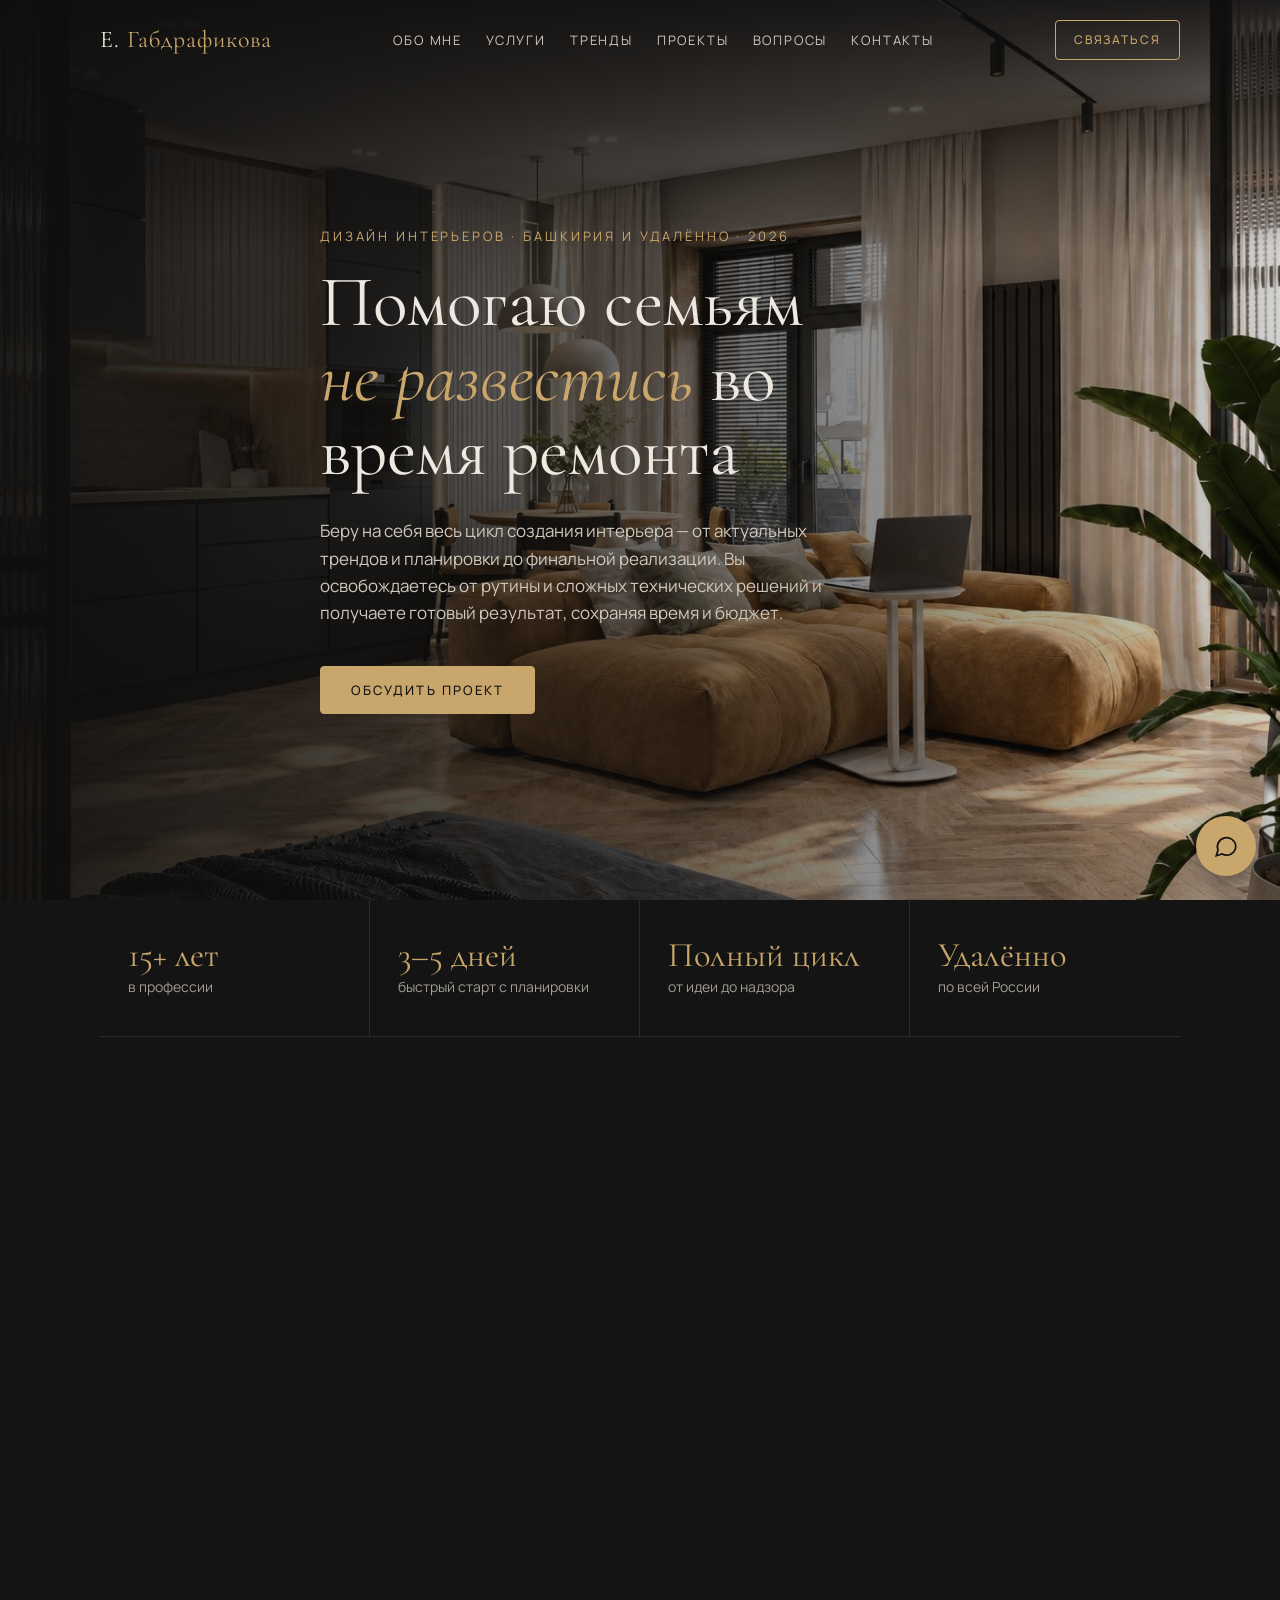
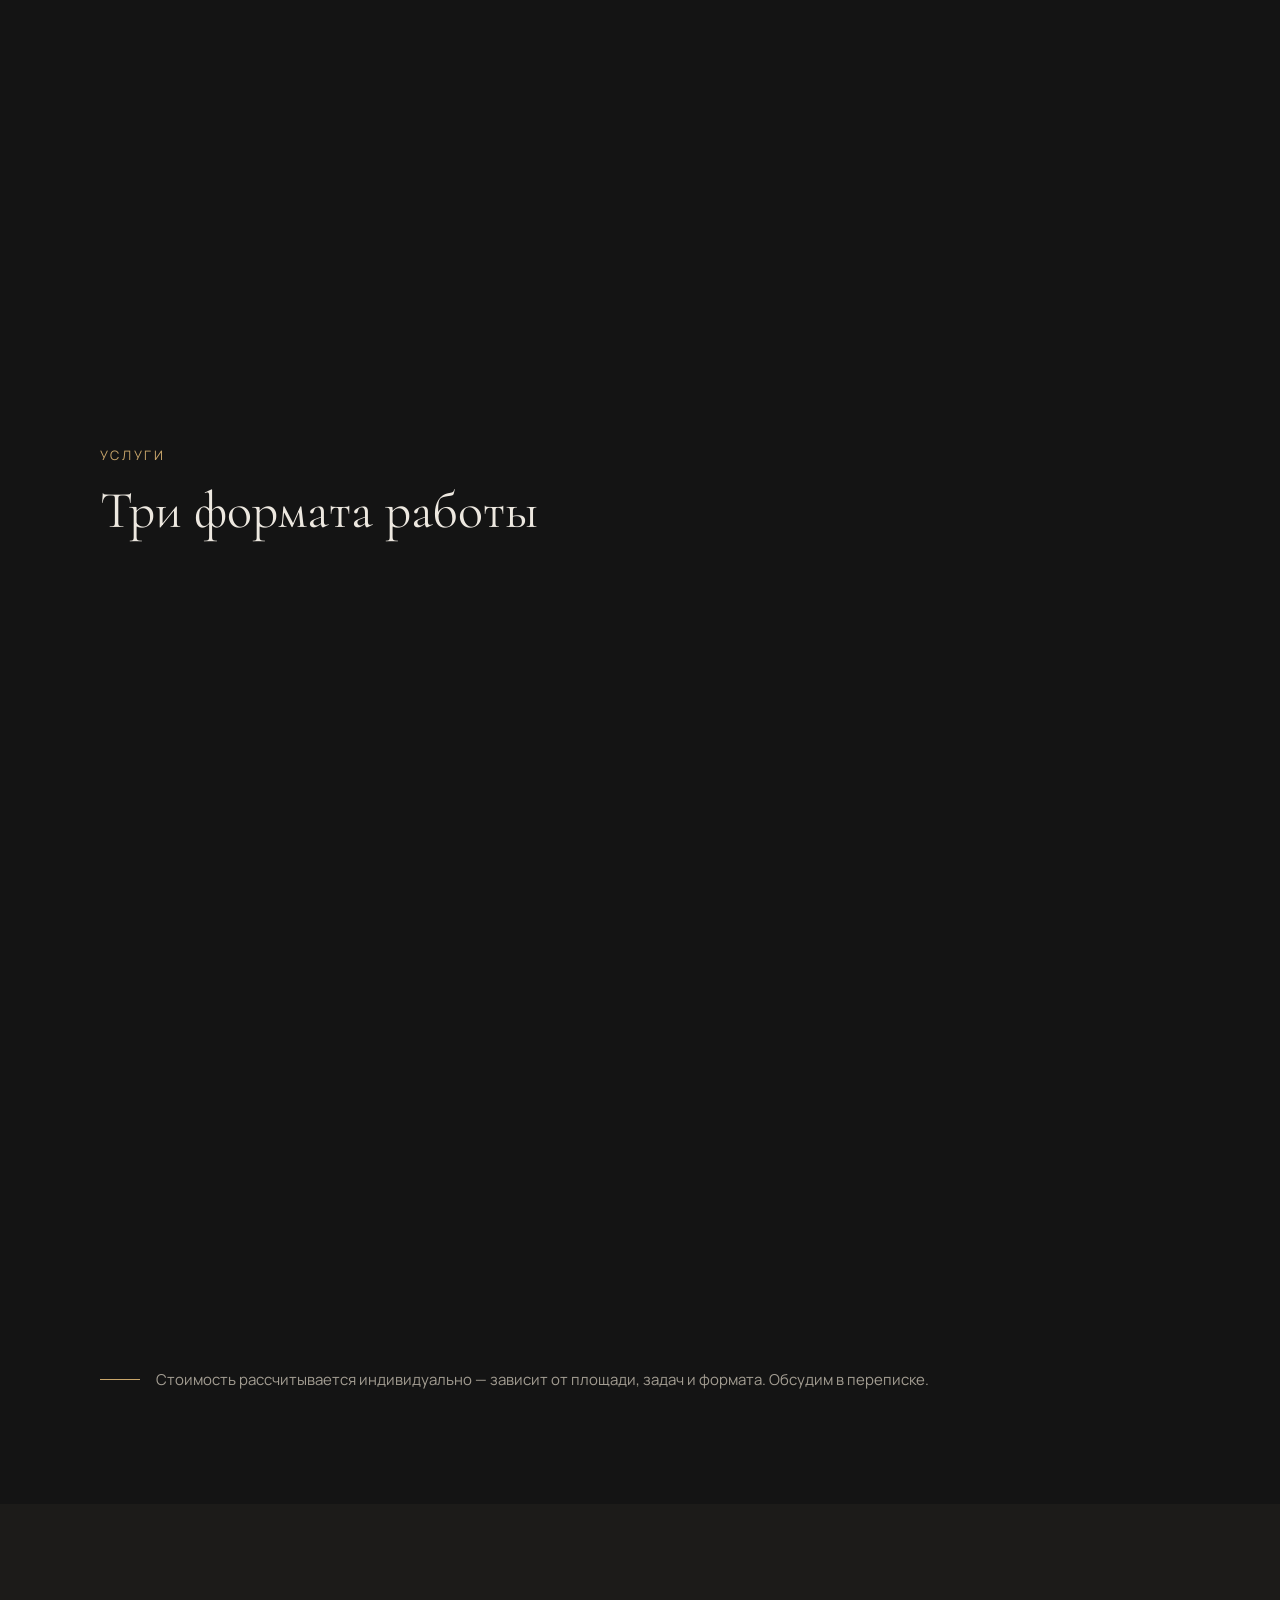
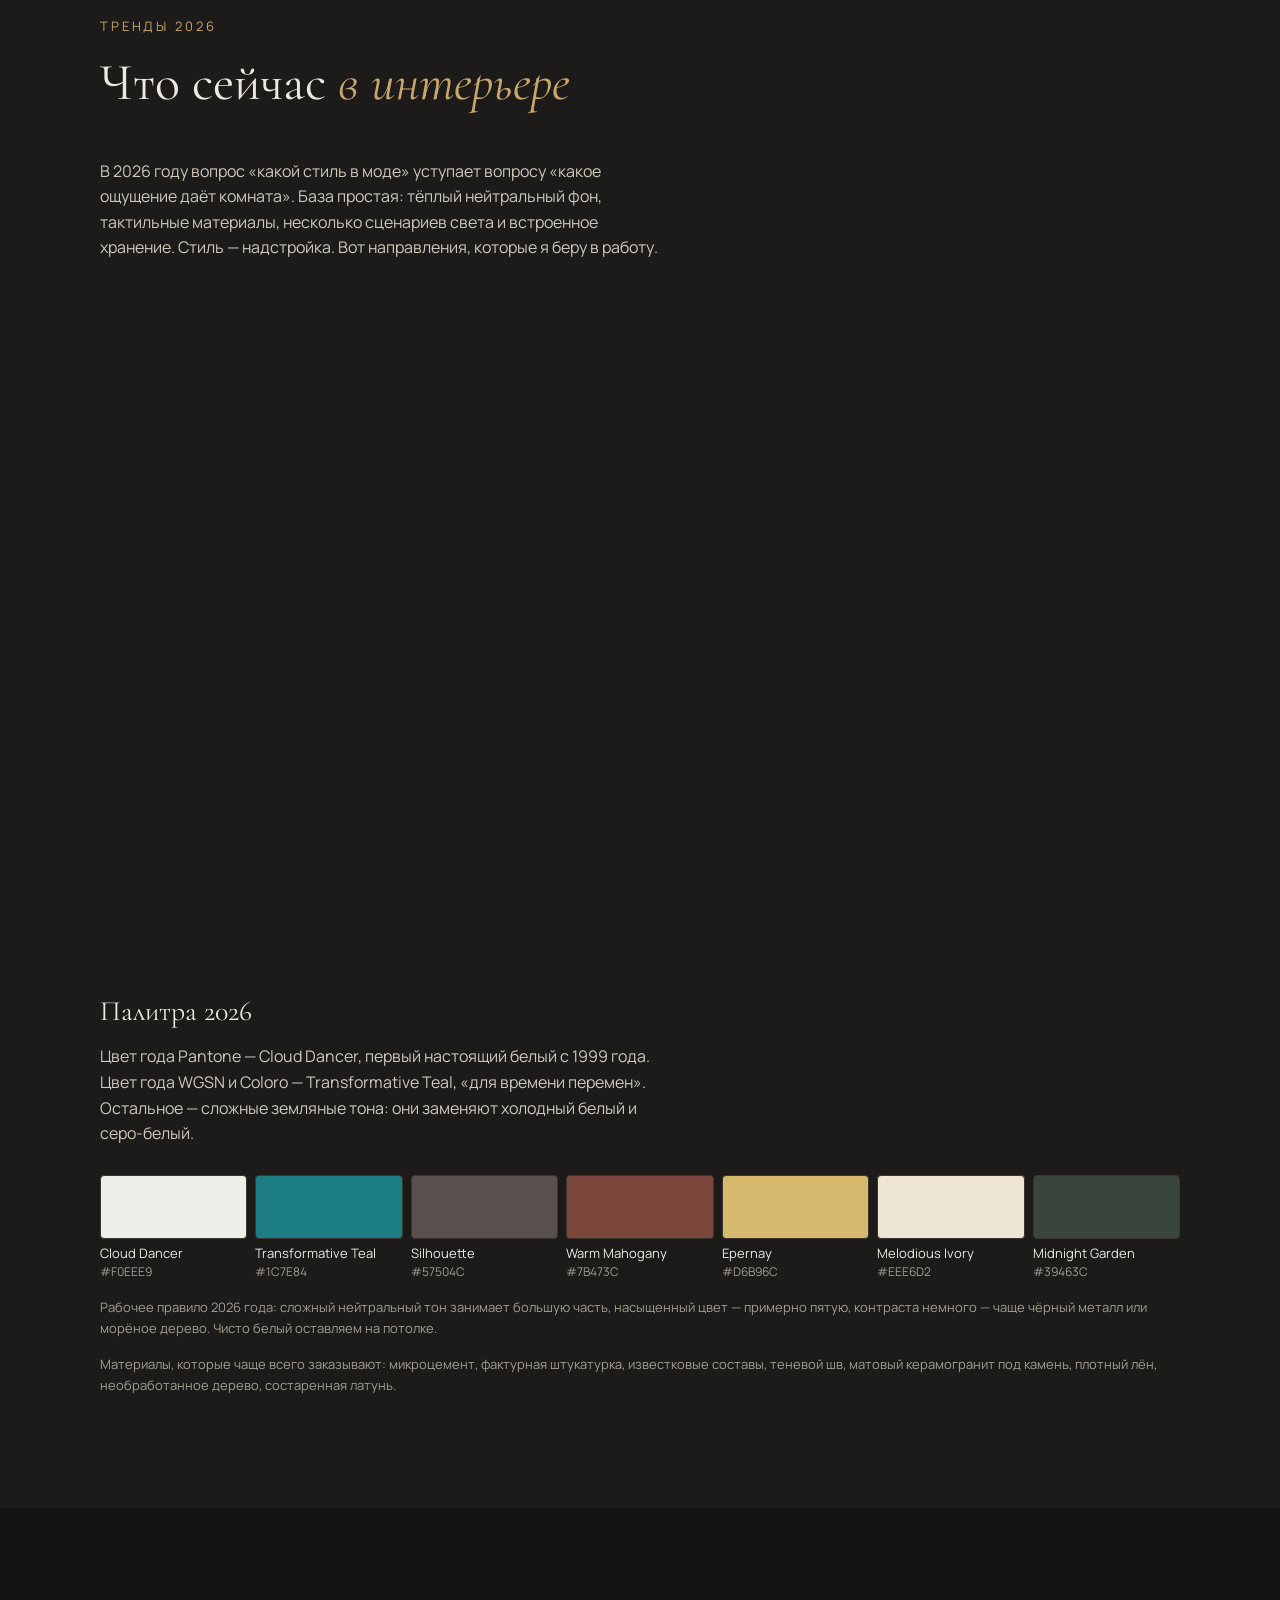
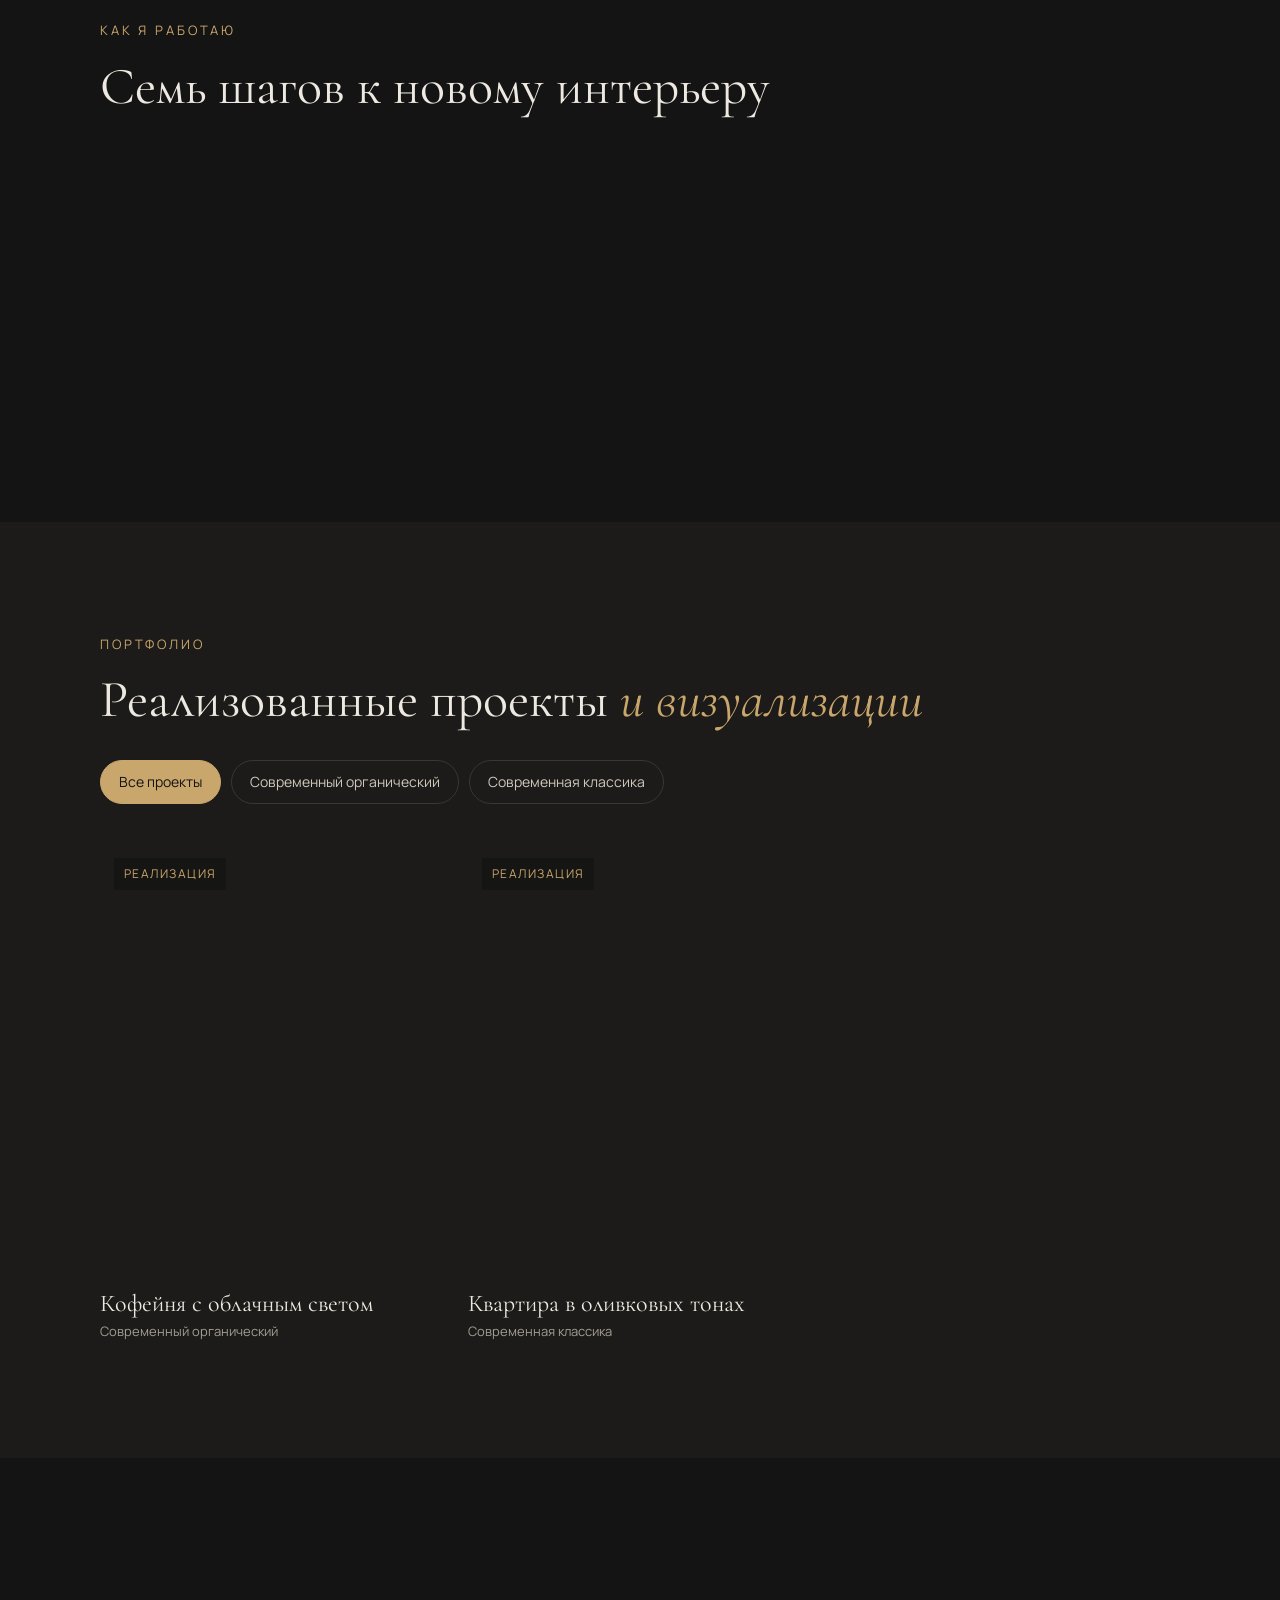
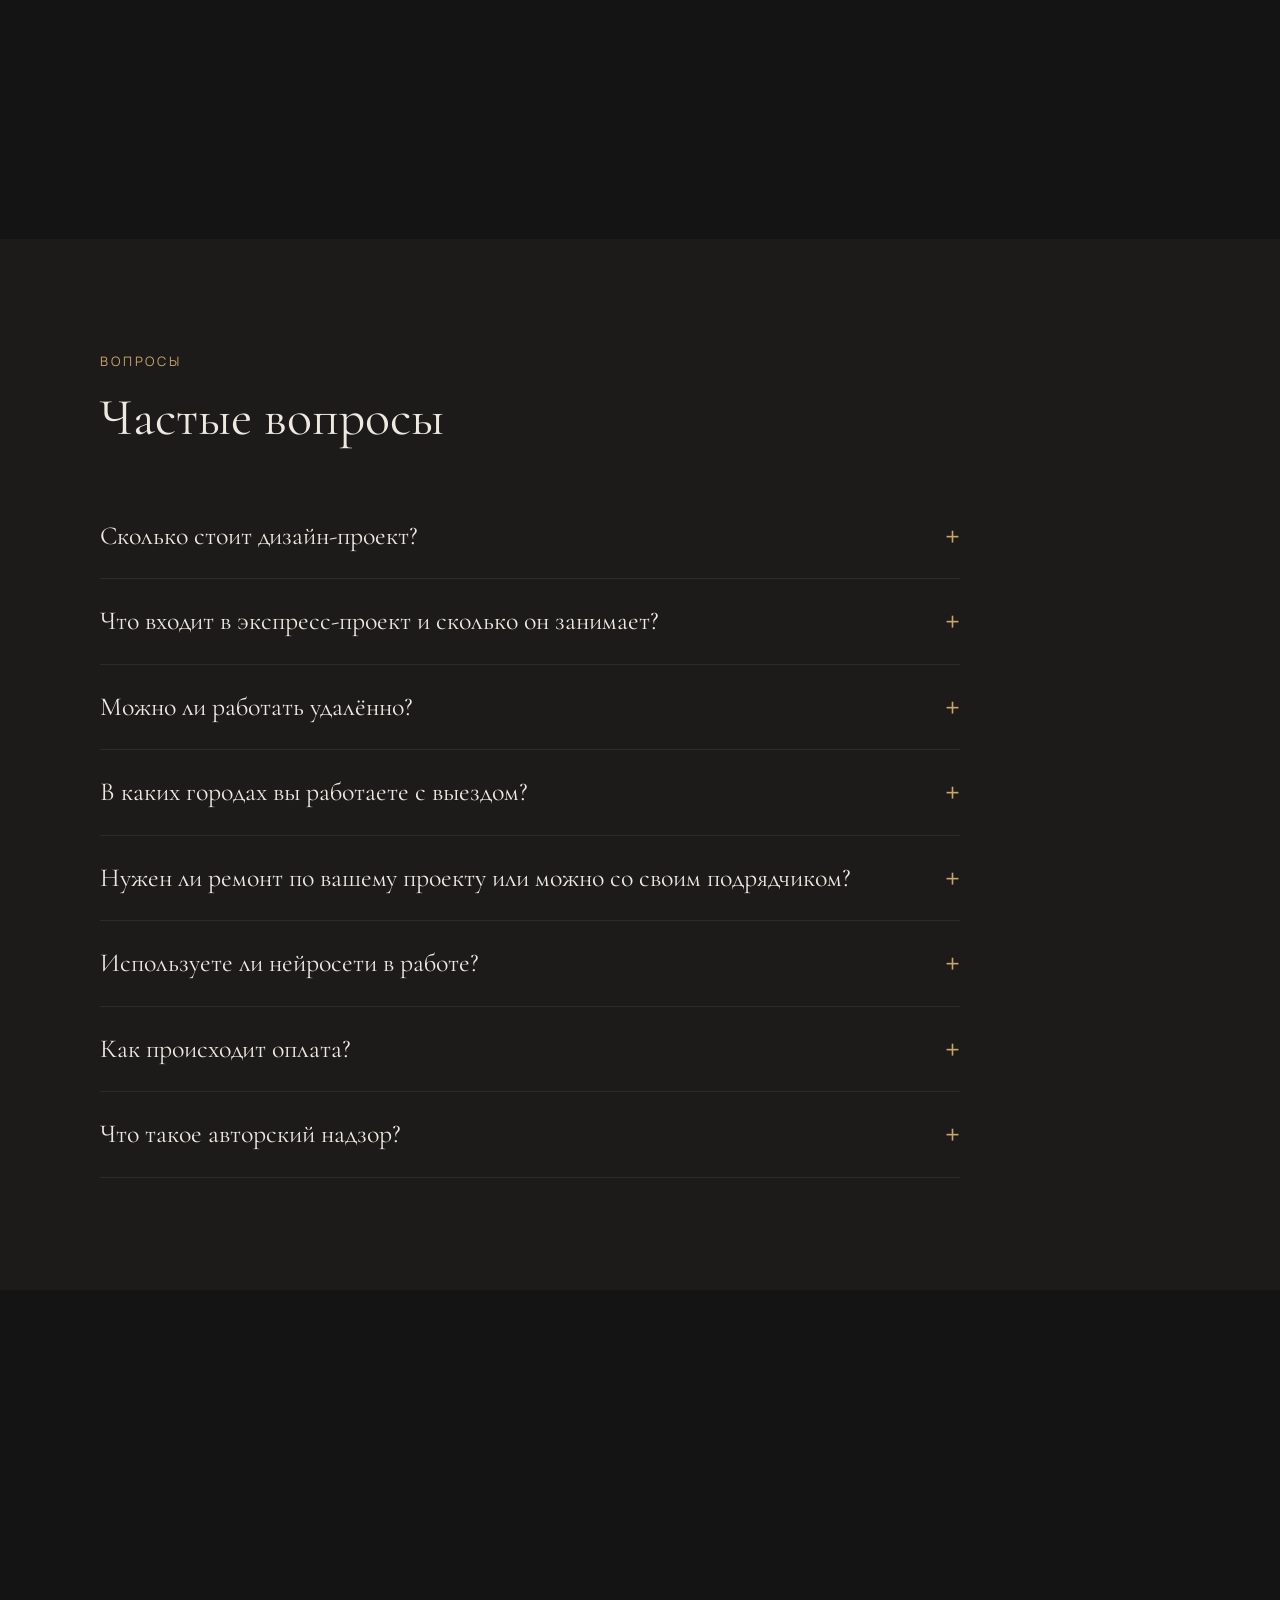
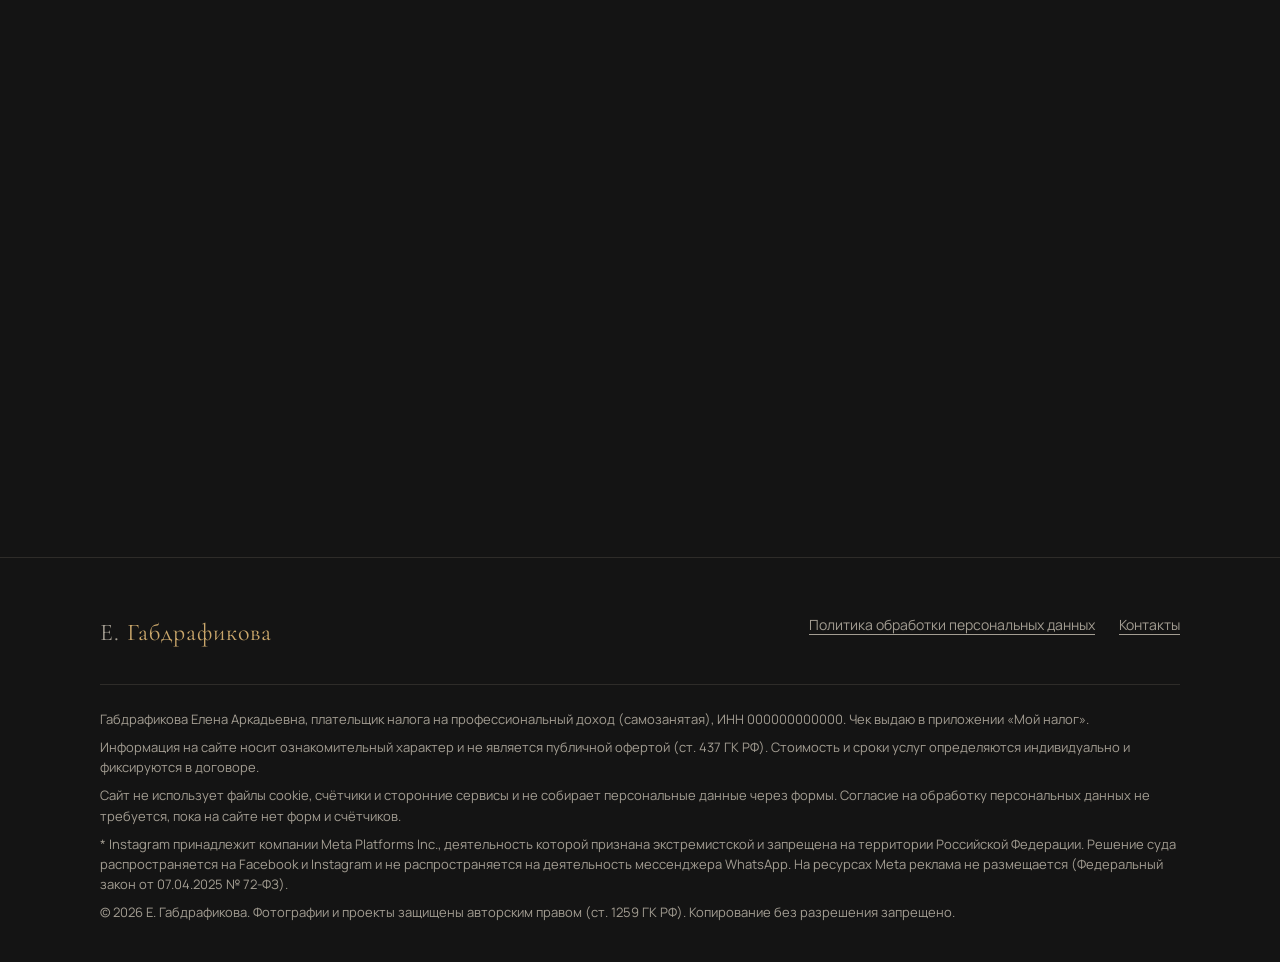
==== index.html @ 751b5eea "Add files via upload" ====
<!doctype html>
<html lang="ru">
<head>
<meta charset="utf-8">
<meta name="viewport" content="width=device-width, initial-scale=1, viewport-fit=cover">
<!-- Безопасность: разрешены только собственные файлы сайта, никаких внешних скриптов, фреймов и форм -->
<meta http-equiv="Content-Security-Policy" content="default-src 'none'; script-src 'self'; style-src 'self'; img-src 'self' data:; media-src 'self'; font-src 'self'; manifest-src 'self'; connect-src 'none'; frame-src 'none'; object-src 'none'; base-uri 'none'; form-action 'none'; upgrade-insecure-requests">
<meta name="referrer" content="strict-origin-when-cross-origin">
<meta name="color-scheme" content="dark">
<title>Елена Габдрафикова — дизайн интерьеров в Башкирии: Туймазы, Уфа, Октябрьский</title>
<meta name="description" content="Дизайнер интерьеров, опыт более 15 лет. Экспресс-планировка за 3–5 дней, дизайн-проект с 3D, рабочие чертежи и авторский надзор. Туймазы, Уфа, Октябрьский и удалённо по России.">
<meta name="robots" content="index, follow, max-image-preview:large">
<meta name="author" content="Габдрафикова Елена Аркадьевна">
<meta name="geo.region" content="RU-BAS">
<meta name="geo.placename" content="Туймазы">
<meta name="geo.position" content="54.50560;53.21100">
<meta name="ICBM" content="54.50560, 53.21100">
<meta name="theme-color" content="#141414">
<!-- ЗАМЕНИТЬ example.ru на свой домен после его покупки (canonical, og, JSON-LD, robots.txt, sitemap.xml) -->
<link rel="canonical" href="https://example.ru/">
<meta property="og:type" content="website">
<meta property="og:locale" content="ru_RU">
<meta property="og:site_name" content="Елена Габдрафикова — дизайн интерьеров">
<meta property="og:url" content="https://example.ru/">
<meta property="og:title" content="Елена Габдрафикова — дизайн интерьеров в Башкирии">
<meta property="og:description" content="Помогаю семьям не развестись во время ремонта. Полный цикл: от идеи до авторского надзора. Работаю с выездом и удалённо.">
<meta property="og:image" content="https://example.ru/assets/img/hero.jpg">
<meta property="og:image:width" content="1404">
<meta property="og:image:height" content="1120">
<meta property="og:image:alt" content="Интерьер, спроектированный Еленой Габдрафиковой">
<meta name="twitter:card" content="summary_large_image">
<meta name="twitter:title" content="Елена Габдрафикова — дизайн интерьеров в Башкирии">
<meta name="twitter:description" content="Экспресс-проект, дизайн-проект с 3D, чертежи и авторский надзор. Туймазы, Уфа, Октябрьский и удалённо по России.">
<meta name="twitter:image" content="https://example.ru/assets/img/hero.jpg">
<meta name="twitter:image:alt" content="Интерьер, спроектированный Еленой Габдрафиковой">
<!-- ЗАМЕНИТЬ: вставьте код подтверждения из Яндекс Вебмастера (meta name="yandex-verification") -->
<link rel="icon" href="assets/img/favicon.svg" type="image/svg+xml">
<link rel="preload" href="assets/fonts/cormorant-garamond-cyrillic-400-normal.woff2" as="font" type="font/woff2" crossorigin>
<link rel="preload" href="assets/fonts/manrope-cyrillic-400-normal.woff2" as="font" type="font/woff2" crossorigin>
<link rel="preload" href="assets/img/hero.jpg" as="image" fetchpriority="high">
<link rel="stylesheet" href="assets/css/fonts.css">
<link rel="stylesheet" href="assets/css/style.css">
<script type="application/ld+json">
{
  "@context": "https://schema.org",
  "@graph": [
    {
      "@type": "WebSite",
      "@id": "https://example.ru/#website",
      "url": "https://example.ru/",
      "name": "Елена Габдрафикова — дизайн интерьеров",
      "inLanguage": "ru-RU",
      "publisher": { "@id": "https://example.ru/#business" }
    },
    {
      "@type": "Person",
      "@id": "https://example.ru/#elena",
      "name": "Габдрафикова Елена Аркадьевна",
      "jobTitle": "Дизайнер интерьеров",
      "description": "Дизайнер интерьеров с профильным образованием и опытом более 15 лет. Работаю с частными квартирами и домами в Башкирии и по России.",
      "worksFor": { "@id": "https://example.ru/#business" },
      "knowsAbout": [
        "Дизайн интерьеров",
        "Планировочные решения",
        "3D-визуализация",
        "Рабочие чертежи",
        "Комплектация и подбор материалов",
        "Авторский надзор"
      ],
      "knowsLanguage": ["ru"],
      "sameAs": [
        "https://vk.ru/ВАШ_НИК",
        "https://max.ru/u/ВАШ_ТОКЕН",
        "https://telegram.org/",
        "https://www.instagram.com/_elena.designer/"
      ]
    },
    {
      "@type": "ProfessionalService",
      "@id": "https://example.ru/#business",
      "name": "Елена Габдрафикова — дизайн интерьеров",
      "alternateName": "Дизайн интерьеров в Туймазах, Уфе и Октябрьском",
      "url": "https://example.ru/",
      "image": [
        "https://example.ru/assets/img/hero.jpg",
        "https://example.ru/assets/img/projects/cafe-01.jpg",
        "https://example.ru/assets/img/projects/green-flat-02.jpg"
      ],
      "telephone": "+79000000000",
      "email": "hello@example.ru",
      "priceRange": "$$",
      "currenciesAccepted": "RUB",
      "paymentAccepted": "Самозанятость (НПД), безналичный перевод, наличные",
      "address": {
        "@type": "PostalAddress",
        "addressLocality": "Туймазы",
        "addressRegion": "Республика Башкортостан",
        "addressCountry": "RU"
      },
      "geo": { "@type": "GeoCoordinates", "latitude": 54.50560, "longitude": 53.21100 },
      "openingHoursSpecification": [
        { "@type": "OpeningHoursSpecification", "dayOfWeek": ["Monday","Tuesday","Wednesday","Thursday","Friday"], "opens": "10:00", "closes": "19:00" },
        { "@type": "OpeningHoursSpecification", "dayOfWeek": "Saturday", "opens": "10:00", "closes": "15:00" }
      ],
      "areaServed": [
        { "@type": "City", "name": "Туймазы" },
        { "@type": "City", "name": "Уфа" },
        { "@type": "City", "name": "Октябрьский" },
        { "@type": "City", "name": "Белебей" },
        { "@type": "City", "name": "Бавлы" },
        { "@type": "City", "name": "Дюртюли" },
        { "@type": "City", "name": "Стерлитамак" },
        { "@type": "City", "name": "Нефтекамск" },
        { "@type": "City", "name": "Набережные Челны" },
        { "@type": "AdministrativeArea", "name": "Республика Башкортостан" },
        { "@type": "AdministrativeArea", "name": "Республика Татарстан" },
        { "@type": "Country", "name": "Россия" }
      ],
      "employee": { "@id": "https://example.ru/#elena" },
      "availableLanguage": { "@type": "Language", "name": "Russian", "alternateName": "ru" },
      "sameAs": [
        "https://vk.ru/ВАШ_НИК",
        "https://max.ru/u/ВАШ_ТОКЕН",
        "https://telegram.org/",
        "https://www.instagram.com/_elena.designer/"
      ],
      "hasOfferCatalog": {
        "@type": "OfferCatalog",
        "name": "Форматы работы",
        "itemListElement": [
          {
            "@type": "Offer",
            "itemOffered": {
              "@type": "Service",
              "name": "Экспресс-проект",
              "serviceType": "Планировочные решения, обмерный план, мудборд и подборка идей",
              "provider": { "@id": "https://example.ru/#business" }
            }
          },
          {
            "@type": "Offer",
            "itemOffered": {
              "@type": "Service",
              "name": "Дизайн-проект",
              "serviceType": "Планировки, 3D-визуализация, подбор материалов, ведомости мебели и света",
              "provider": { "@id": "https://example.ru/#business" }
            }
          },
          {
            "@type": "Offer",
            "itemOffered": {
              "@type": "Service",
              "name": "Полный проект и авторский надзор",
              "serviceType": "Рабочие чертежи, комплектация, выезды на подбор, авторский надзор на объекте",
              "provider": { "@id": "https://example.ru/#business" }
            }
          },
          {
            "@type": "Offer",
            "itemOffered": {
              "@type": "Service",
              "name": "Быстрый старт: планировка за 3–5 дней",
              "serviceType": "Планировочное решение, зонирование и мудборд",
              "provider": { "@id": "https://example.ru/#business" }
            }
          }
        ]
      }
    },
    {
      "@type": "FAQPage",
      "@id": "https://example.ru/#faq",
      "comment": "Разметка FAQPage нужна прежде всего Яндексу (в мобильной выдаче показываются вопрос и ответ). С 7 мая 2026 года Google убрал расширенные сниппеты FAQ для всех типов сайтов, включая государственные и медицинские.",
      "mainEntity": [
        {
          "@type": "Question",
          "name": "Сколько стоит дизайн-проект?",
          "acceptedAnswer": { "@type": "Answer", "text": "Стоимость рассчитывается индивидуально: зависит от площади, количества помещений и выбранного формата. Напишите мне — я задам несколько вопросов и назову точную цену. Публичный прайс на сайте не размещаю намеренно: стоимость каждого проекта считается по его объёму и составу работ." }
        },
        {
          "@type": "Question",
          "name": "Что входит в экспресс-проект и сколько он занимает?",
          "acceptedAnswer": { "@type": "Answer", "text": "Обмерный план, план расстановки мебели, мудборд и подборка идей с референсами — обычно 1–2 недели. Если нужно ещё быстрее, есть формат «быстрый старт»: планировочное решение и мудборд за 3–5 дней." }
        },
        {
          "@type": "Question",
          "name": "Можно ли работать удалённо?",
          "acceptedAnswer": { "@type": "Answer", "text": "Да. Обмеры можно сделать по моей инструкции с фото и видео, а встречи, согласования и передача чертежей проходят онлайн. Авторский надзор нужен только там, где идут ремонтные работы." }
        },
        {
          "@type": "Question",
          "name": "В каких городах вы работаете с выездом?",
          "acceptedAnswer": { "@type": "Answer", "text": "Туймазы, Уфа, Октябрьский, Белебей, Бавлы, Дюртюли, Стерлитамак, Нефтекамск и Набережные Челны, а также ближайшие города Башкортостана и Татарстана. Остальные регионы — удалённо, по всей России." }
        },
        {
          "@type": "Question",
          "name": "Нужен ли ремонт по вашему проекту или можно со своим подрядчиком?",
          "acceptedAnswer": { "@type": "Answer", "text": "Можно работать с любым подрядчиком. Я передаю рабочие чертежи, ведомости и спецификации, а если нужно — веду авторский надзор, чтобы бригада работала по проекту и не спорила с ним на месте." }
        },
        {
          "@type": "Question",
          "name": "Используете ли нейросети в работе?",
          "acceptedAnswer": { "@type": "Answer", "text": "Да, но ограниченно. Нейросети я использую только на этапе постобработки готовых визуализаций — для обработки изображения и добавления теней. Все основные проектные решения, планировки, рабочие чертежи и финальные 3D-визуализации я делаю вручную. Нейросеть не заменяет проектирование и не используется для генерации концепции или стиля." }
        },
        {
          "@type": "Question",
          "name": "Как происходит оплата?",
          "acceptedAnswer": { "@type": "Answer", "text": "Я работаю как самозанятая: после оплаты выдаю чек в приложении «Мой налог». Обычно работа идёт по этапам — предоплата, затем оплата по завершённым этапам. С юридическими лицами ставка налога на профессиональный доход — 6 %, с физическими — 4 %." }
        },
        {
          "@type": "Question",
          "name": "Что такое авторский надзор?",
          "acceptedAnswer": { "@type": "Answer", "text": "Это регулярные выезды на объект: я проверяю, что строители работают по чертежам, решаю вопросы на месте, принимаю технические узлы и не даю проекту «уплыть» от задуманного." }
        }
      ]
    }
  ]
}
</script>
<script src="assets/js/data.js" defer></script>
<script src="assets/js/main.js" defer></script>
</head>
<body>
<a class="skip" href="#main">Перейти к содержанию</a>

<header class="header" id="top">
  <div class="container header__in">
    <a class="logo" href="#top" aria-label="На главную">Е. <span>Габдрафикова</span></a>
    <nav class="nav" id="nav" aria-label="Основное меню">
      <a href="#about">Обо мне</a>
      <a href="#services">Услуги</a>
      <a href="#trends">Тренды</a>
      <a href="#portfolio">Проекты</a>
      <a href="#faq">Вопросы</a>
      <a href="#contacts">Контакты</a>
    </nav>
    <a class="btn btn--sm header__cta" href="#contacts">Связаться</a>
    <button class="burger" type="button" aria-controls="nav" aria-expanded="false" aria-label="Открыть меню"><span></span><span></span><span></span></button>
  </div>
</header>

<main id="main">
  <!-- 1. Первый экран -->
  <section class="hero">
    <div class="container">
      <div class="hero__box">
        <span class="kicker">Дизайн интерьеров · Башкирия и удалённо · 2026</span>
        <h1>Помогаю семьям <em>не развестись</em> во время ремонта</h1>
        <p>Беру на себя весь цикл создания интерьера — от актуальных трендов и планировки до финальной реализации. Вы освобождаетесь от рутины и сложных технических решений и получаете готовый результат, сохраняя время и бюджет.</p>
        <div class="hero__actions">
          <a class="btn btn--fill" href="#contacts">Обсудить проект</a>
        </div>
      </div>
    </div>
  </section>

  <div class="container">
    <ul class="stats">
      <li><b>15+ лет</b><span>в профессии</span></li>
      <li><b>3–5 дней</b><span>быстрый старт с планировки</span></li>
      <li><b>Полный цикл</b><span>от идеи до надзора</span></li>
      <li><b>Удалённо</b><span>по всей России</span></li>
    </ul>
  </div>

  <!-- 2. Обо мне -->
  <section class="section" id="about">
    <div class="container about">
      <div class="about__photo reveal">
        <video class="about__video" src="assets/video/elena-about.mp4" poster="assets/img/elena.jpg" width="1080" height="1920" muted loop playsinline preload="metadata" aria-label="Дизайнер интерьера Елена Габдрафикова">
          <img src="assets/img/elena.jpg" width="747" height="1000" alt="Дизайнер интерьера Елена Габдрафикова" loading="lazy" decoding="async">
        </video>
      </div>
      <div class="reveal">
        <span class="kicker">Обо мне</span>
        <h2 class="h2">Спокойствие — <em>часть проекта</em></h2>
        <p>Меня зовут Елена Аркадьевна Габдрафикова. Я дизайнер интерьера с профильным образованием и опытом более 15 лет.</p>
        <p>Моя задача — чтобы ремонт прошёл спокойно: без ссор, лишних трат и бессонных ночей. Вы утверждаете решения, а всю техническую часть — чертежи, подбор материалов, общение с поставщиками и контроль на объекте — я беру на себя.</p>
        <p>Работаю с тёплыми, тактильными интерьерами: микроцемент и фактурная штукатурка, дерево, известковые составы, плотный лён. В башкирских проектах часто подключаю локальный колорит — орнамент, кожу и дерево — в современной подаче.</p>
        <p class="quote">«Вы освобождаетесь от рутины и получаете только готовый, проработанный результат»</p>
        <p class="muted">Работаю с выездом на объект и удалённо:</p>
        <ul class="geo">
          <li>Туймазы</li><li>Уфа</li><li>Октябрьский</li><li>Белебей</li><li>Бавлы</li><li>Дюртюли</li><li>Стерлитамак</li><li>Нефтекамск</li><li>Набережные Челны</li><li>Татарстан</li><li>Удалённо по России</li>
        </ul>
      </div>
    </div>
  </section>

  <!-- 3. Услуги -->
  <section class="section section--tight" id="services">
    <div class="container">
      <span class="kicker">Услуги</span>
      <h2 class="h2">Три формата работы</h2>
      <div class="services reveal">
        <article class="service">
          <span class="service__num">01</span>
          <h3>Экспресс-проект</h3>
          <p class="service__sub">Быстро и без лишних затрат</p>
          <ul>
            <li>Обмерный план</li>
            <li>План расстановки мебели</li>
            <li>Мудборд и подборка идей</li>
            <li>Без 3D-визуализации</li>
          </ul>
          <a class="btn" href="#contacts">Узнать стоимость</a>
        </article>
        <article class="service service--accent">
          <span class="service__num">02</span>
          <h3>Дизайн-проект</h3>
          <p class="service__sub">Видите интерьер до начала ремонта</p>
          <ul>
            <li>Обмерный план и планировки</li>
            <li>3D-визуализация помещений</li>
            <li>Подбор отделочных материалов</li>
            <li>Ведомость мебели и света</li>
          </ul>
          <a class="btn btn--fill" href="#contacts">Узнать стоимость</a>
        </article>
        <article class="service">
          <span class="service__num">03</span>
          <h3>Полный проект и надзор</h3>
          <p class="service__sub">Под ключ — от идеи до новоселья</p>
          <ul>
            <li>Всё из дизайн-проекта</li>
            <li>Полный пакет рабочих чертежей</li>
            <li>Совместные выезды на подбор</li>
            <li>Авторский надзор на объекте</li>
          </ul>
          <a class="btn" href="#contacts">Узнать стоимость</a>
        </article>
      </div>
      <div class="banner reveal">
        <div>
          <h3>Быстрый старт: планировка за 3–5 дней</h3>
          <p>Если нужно понять, что делать с квартирой, — начнём с планировочного решения, зонирования и мудборда. Быстрый формат помогает определиться со стилем и бюджетом до полного проекта.</p>
        </div>
        <a class="btn btn--fill" href="#contacts">Спросить про быстрый старт</a>
      </div>
      <p class="price-note">Стоимость рассчитывается индивидуально — зависит от площади, задач и формата. Обсудим в переписке.</p>
    </div>
  </section>

  <!-- 3a. Тренды 2026 -->
  <section class="section section--alt" id="trends">
    <div class="container">
      <span class="kicker">Тренды 2026</span>
      <h2 class="h2">Что сейчас <em>в интерьере</em></h2>
      <p class="lead">В 2026 году вопрос «какой стиль в моде» уступает вопросу «какое ощущение даёт комната». База простая: тёплый нейтральный фон, тактильные материалы, несколько сценариев света и встроенное хранение. Стиль — надстройка. Вот направления, которые я беру в работу.</p>
      <div class="trends reveal">
        <article class="trend">
          <span class="trend__tag">База</span>
          <h3>Тёплый органический минимализм</h3>
          <p>Холодный минимализм ушёл. Тёплые нейтрали, матовые фактурные стены, микроцемент и известковые составы, дерево с открытым тактильным рисунком. Ничего лишнего — но по-домашнему, а не по-выставочному.</p>
        </article>
        <article class="trend">
          <span class="trend__tag">Объём</span>
          <h3>Сдержанный максимализм</h3>
          <p>Пустые стены уступают место слоёному текстилю: ковёр поверх ковра, пледы, плотный лён, керамика ручной работы, винтажная мебель. Много предметов, но каждый осмысленный.</p>
        </article>
        <article class="trend">
          <span class="trend__tag">Смешение</span>
          <h3>Эклектика и «осовременённая древность»</h3>
          <p>Смешение эпох: антикварный комод рядом с минималистичной кухней. Отдельный тренд — региональная идентичность в современной подаче: в наших проектах это башкирский орнамент, кожа и дерево.</p>
        </article>
        <article class="trend">
          <span class="trend__tag">Материал</span>
          <h3>Тактильный натурализм</h3>
          <p>Материалы с патиной, а не просто износом: необработанное дерево, камень, штукатурка с лёгким облаком, состаренная латунь, зеллиге с неровным краем. Видно руку мастера — и это ценится.</p>
        </article>
        <article class="trend">
          <span class="trend__tag">Техника</span>
          <h3>Невидимый хай-тек</h3>
          <p>Техника прячется: розетки и зарядные модули встроены в столешницу, телевизор за картиной, вместо плинтуса — теневой шов, свет — по сценариям, а не «люстра в центре».</p>
        </article>
        <article class="trend">
          <span class="trend__tag">Акцент</span>
          <h3>Дофаминовый декор</h3>
          <p>Один насыщенный акцент на комнату — цвет, постер, арт-объект или глянцевый шкаф в глубоком оттенке. Выход из «бежевого минимализма», где интерьер выглядит дорого, но неживо.</p>
        </article>
      </div>

      <h3 class="sub-h">Палитра 2026</h3>
      <p class="lead">Цвет года Pantone — Cloud Dancer, первый настоящий белый с 1999 года. Цвет года WGSN и Coloro — Transformative Teal, «для времени перемен». Остальное — сложные земляные тона: они заменяют холодный белый и серо-белый.</p>
      <div class="palette palette--7">
        <div class="swatch"><div class="swatch__c sw-c1"></div><div class="swatch__n">Cloud Dancer</div><div class="swatch__h">#F0EEE9</div></div>
        <div class="swatch"><div class="swatch__c sw-c2"></div><div class="swatch__n">Transformative Teal</div><div class="swatch__h">#1C7E84</div></div>
        <div class="swatch"><div class="swatch__c sw-c3"></div><div class="swatch__n">Silhouette</div><div class="swatch__h">#57504C</div></div>
        <div class="swatch"><div class="swatch__c sw-c4"></div><div class="swatch__n">Warm Mahogany</div><div class="swatch__h">#7B473C</div></div>
        <div class="swatch"><div class="swatch__c sw-c5"></div><div class="swatch__n">Epernay</div><div class="swatch__h">#D6B96C</div></div>
        <div class="swatch"><div class="swatch__c sw-c6"></div><div class="swatch__n">Melodious Ivory</div><div class="swatch__h">#EEE6D2</div></div>
        <div class="swatch"><div class="swatch__c sw-c7"></div><div class="swatch__n">Midnight Garden</div><div class="swatch__h">#39463C</div></div>
      </div>
      <p class="note">Рабочее правило 2026 года: сложный нейтральный тон занимает большую часть, насыщенный цвет — примерно пятую, контраста немного — чаще чёрный металл или морёное дерево. Чисто белый оставляем на потолке.</p>
      <p class="note">Материалы, которые чаще всего заказывают: микроцемент, фактурная штукатурка, известковые составы, теневой шв, матовый керамогранит под камень, плотный лён, необработанное дерево, состаренная латунь.</p>
    </div>
  </section>

  <!-- 4. Этапы -->
  <section class="section" id="steps">
    <div class="container">
      <span class="kicker">Как я работаю</span>
      <h2 class="h2">Семь шагов к&nbsp;новому интерьеру</h2>
      <ol class="steps reveal">
        <li class="step"><span class="step__dot">1</span><h3>Встреча и бриф</h3><p>Знакомимся, обсуждаем задачи, образ жизни и бюджет</p></li>
        <li class="step"><span class="step__dot">2</span><h3>Обмер и фотофиксация</h3><p>Точные замеры и фото объекта — основа проекта</p></li>
        <li class="step"><span class="step__dot">3</span><h3>Планировочные решения</h3><p>Несколько вариантов планировки и зонирования на выбор</p></li>
        <li class="step"><span class="step__dot">4</span><h3>Концепция и мудборд</h3><p>Стиль, палитра, материалы и настроение</p></li>
        <li class="step"><span class="step__dot">5</span><h3>3D-визуализация</h3><p>Видите будущий интерьер до начала ремонта</p></li>
        <li class="step"><span class="step__dot">6</span><h3>Чертежи и комплектация</h3><p>Рабочая документация, ведомости материалов и мебели</p></li>
        <li class="step"><span class="step__dot">7</span><h3>Надзор и приёмка</h3><p>Контроль на объекте до финального результата</p></li>
      </ol>
    </div>
  </section>

  <!-- 5. Портфолио (карточки строятся из assets/js/data.js) -->
  <section class="section section--alt" id="portfolio">
    <div class="container">
      <span class="kicker">Портфолио</span>
      <h2 class="h2">Реализованные проекты <em>и визуализации</em></h2>
      <div class="filters" id="filters" role="group" aria-label="Фильтр по стилю"></div>
      <div class="grid" id="grid" aria-live="polite"></div>
      <noscript><p class="empty">Для просмотра портфолио включите JavaScript.</p></noscript>
    </div>
  </section>

  <dialog class="modal" id="modal" aria-labelledby="modal-title">
    <button class="modal__close" type="button" data-close aria-label="Закрыть">×</button>
    <div class="modal__in">
      <div class="modal__gallery">
        <div class="modal__main"><img id="modal-img" src="assets/img/hero.jpg" alt="" width="1404" height="1120" decoding="async"></div>
        <button class="modal__nav modal__nav--prev" type="button" data-step="-1" aria-label="Предыдущее фото">‹</button>
        <button class="modal__nav modal__nav--next" type="button" data-step="1" aria-label="Следующее фото">›</button>
        <div class="modal__thumbs" id="modal-thumbs"></div>
      </div>
      <div class="modal__info">
        <span class="kicker" id="modal-kind"></span>
        <h3 id="modal-title">Проект</h3>
        <dl class="facts">
          <div><dt>Площадь</dt><dd id="modal-area"></dd></div>
          <div><dt>Срок</dt><dd id="modal-term"></dd></div>
          <div><dt>Стиль</dt><dd id="modal-style"></dd></div>
          <div><dt>Город</dt><dd id="modal-city"></dd></div>
        </dl>
        <h4>Задача</h4><p id="modal-task"></p>
        <h4>Решение</h4><p id="modal-solution"></p>
        <div class="spacer" aria-hidden="true"></div>
        <a class="btn btn--fill" href="#contacts" data-close>Хочу так же</a>
      </div>
    </div>
  </dialog>

  <!-- 6. До / после -->
  <section class="section" id="compare">
    <div class="container compare-wrap">
      <div class="reveal">
        <span class="kicker">До и после</span>
        <h2 class="h2">Из бетона — <em>в интерьер</em></h2>
        <p class="lead">Передвиньте ползунок, чтобы увидеть, как менялось пространство: от бетона и открытых коммуникаций — к готовому интерьеру.</p>
      </div>
      <div class="compare reveal" id="compare-box">
        <img src="assets/img/before.jpg" width="928" height="1152" alt="Помещение до ремонта: бетонные стены и коммуникации" loading="lazy" decoding="async">
        <img class="compare__after" src="assets/img/after.jpg" width="928" height="1152" alt="Помещение после ремонта по дизайн-проекту" loading="lazy" decoding="async">
        <span class="compare__line" aria-hidden="true"></span>
        <span class="compare__label compare__label--before">До</span>
        <span class="compare__label compare__label--after">После</span>
        <label class="visually-hidden" for="compare-range">Сравнение «до» и «после»</label>
        <input class="compare__range" id="compare-range" type="range" min="0" max="100" value="50">
      </div>
    </div>
  </section>

  <!-- 7. Отзывы -->
  <section class="section" id="reviews">
    <div class="container">
      <span class="kicker">Отзывы</span>
      <h2 class="h2">Что говорят клиенты</h2>
      <!-- ВНИМАНИЕ: ниже ПРИМЕРЫ. Перед публикацией замените на реальные отзывы клиентов
           (с их согласия) и удалите метки «пример». Вымышленные отзывы — недостоверная реклама (ст. 5 38-ФЗ). -->
      <div class="slider">
        <div class="slider__track" id="reviews-track" tabindex="0" role="region" aria-label="Отзывы клиентов">
          <article class="review"><span class="demo">пример</span><span class="review__q" aria-hidden="true">“</span><p>Делали квартиру в Уфе, пока сами жили в Туймазах. Елена взяла на себя всё — от обмеров до общения со строителями. Ни одной ссоры за полгода ремонта!</p><b>Имя клиента</b><small>Квартира 78 м², Уфа</small></article>
          <article class="review"><span class="demo">пример</span><span class="review__q" aria-hidden="true">“</span><p>Больше всего понравились варианты планировки: из неудобной «трёшки» получилась квартира, где у каждого есть своё место.</p><b>Имя клиента</b><small>Квартира 64 м², Туймазы</small></article>
          <article class="review"><span class="demo">пример</span><span class="review__q" aria-hidden="true">“</span><p>3D-визуализация совпала с итогом один в один. Уложились в смету, хотя я была уверена, что это невозможно.</p><b>Имя клиента</b><small>Дом 140 м², Октябрьский</small></article>
          <article class="review"><span class="demo">пример</span><span class="review__q" aria-hidden="true">“</span><p>Сначала показали концепт за четыре дня — стало понятно, куда двигаться. Потом чертежи и надзор: работали со своей бригадой, всё по проекту.</p><b>Имя клиента</b><small>Квартира 52 м², удалённо</small></article>
        </div>
        <div class="slider__ctrl">
          <button type="button" data-slide="-1" aria-label="Предыдущий отзыв">←</button>
          <button type="button" data-slide="1" aria-label="Следующий отзыв">→</button>
        </div>
      </div>
    </div>
  </section>

  <!-- 8. Вопросы -->
  <section class="section section--alt" id="faq">
    <div class="container">
      <span class="kicker">Вопросы</span>
      <h2 class="h2">Частые вопросы</h2>
      <div class="faq">
        <details><summary>Сколько стоит дизайн-проект?</summary><p>Стоимость рассчитывается индивидуально: зависит от площади, количества помещений и выбранного формата. Напишите мне — я задам несколько вопросов и назову точную цену. Публичный прайс на сайте не размещаю намеренно: стоимость каждого проекта считается по его объёму и составу работ.</p></details>
        <details><summary>Что входит в экспресс-проект и сколько он занимает?</summary><p>Обмерный план, план расстановки мебели, мудборд и подборка идей с референсами — обычно 1–2 недели. Если нужно ещё быстрее, есть формат «быстрый старт»: планировочное решение и мудборд за 3–5 дней.</p></details>
        <details><summary>Можно ли работать удалённо?</summary><p>Да. Обмеры можно сделать по моей инструкции с фото и видео, а встречи, согласования и передача чертежей проходят онлайн. Авторский надзор нужен только там, где идут ремонтные работы.</p></details>
        <details><summary>В каких городах вы работаете с выездом?</summary><p>Туймазы, Уфа, Октябрьский, Белебей, Бавлы, Дюртюли, Стерлитамак, Нефтекамск и Набережные Челны, а также ближайшие города Башкортостана и Татарстана. Остальные регионы — удалённо, по всей России.</p></details>
        <details><summary>Нужен ли ремонт по вашему проекту или можно со своим подрядчиком?</summary><p>Можно работать с любым подрядчиком. Я передаю рабочие чертежи, ведомости и спецификации, а если нужно — веду авторский надзор, чтобы бригада работала по проекту и не спорила с ним на месте.</p></details>
        <details><summary>Используете ли нейросети в работе?</summary><p>Да, но ограниченно. Нейросети я использую только на этапе постобработки готовых визуализаций — для обработки изображения и добавления теней. Все основные проектные решения, планировки, рабочие чертежи и финальные 3D-визуализации я делаю вручную. Нейросеть не заменяет проектирование и не используется для генерации концепции или стиля.</p></details>
        <details><summary>Как происходит оплата?</summary><p>Я работаю как самозанятая: после оплаты выдаю чек в приложении «Мой налог». Обычно работа идёт по этапам — предоплата, затем оплата по завершённым этапам. С юридическими лицами ставка налога на профессиональный доход — 6 %, с физическими — 4 %.</p></details>
        <details><summary>Что такое авторский надзор?</summary><p>Это регулярные выезды на объект: я проверяю, что строители работают по чертежам, решаю вопросы на месте, принимаю технические узлы и не даю проекту «уплыть» от задуманного.</p></details>
      </div>
    </div>
  </section>

  <!-- 9. Контакты -->
  <section class="section" id="contacts">
    <div class="container contacts">
      <div class="reveal">
        <span class="kicker">Контакты</span>
        <h2 class="h2">Обсудим <em>ваш интерьер</em></h2>
        <p class="lead">Напишите в удобный мессенджер или позвоните. Расскажите о квартире или доме — я отвечу и подскажу, какой формат подойдёт.</p>
        <p class="note">Туймазы · Уфа · Октябрьский · Белебей · Бавлы · Дюртюли · Стерлитамак · Нефтекамск · Набережные Челны · удалённо по России</p>
        <p class="note">Основные каналы связи — MAX и Telegram. Instagram* в России ограничен: часть работ дублирую в MAX, Telegram и ВКонтакте.</p>
      </div>
      <ul class="contact-list reveal">
        <!-- ЗАМЕНИТЬ: номер телефона в трёх местах ниже и в плавающей кнопке -->
        <li><div class="row"><a href="tel:+79000000000"><span><span class="lbl">Телефон</span><span class="val">+7 (900) 000-00-00</span></span></a><button class="copy" type="button" data-copy="+79000000000">Скопировать</button></div></li>
        <!-- ЗАМЕНИТЬ: ссылка на профиль в MAX. В MAX нет постоянных ссылок с никнеймом —
             профиль → «Пригласить по ссылке» → скопировать ссылку вида https://max.ru/u/ТОКЕН -->
        <li><a href="https://max.ru/u/ВАШ_ТОКЕН" target="_blank" rel="noopener noreferrer"><span><span class="lbl">Мессенджер MAX</span><span class="val">Написать в MAX</span></span><span class="arr" aria-hidden="true">↗</span></a></li>
        <li><a href="https://wa.me/79000000000" target="_blank" rel="noopener noreferrer"><span><span class="lbl">WhatsApp</span><span class="val">Написать в WhatsApp</span></span><span class="arr" aria-hidden="true">↗</span></a></li>
        <!-- ЗАМЕНИТЬ: ссылка на профиль в Telegram. В общем виде t.me/ открывает главную
             страницу мессенджера; чтобы вела в профиль, укажите ник: https://t.me/ВАШ_НИК -->
        <li><a href="https://telegram.org/" target="_blank" rel="noopener noreferrer"><span><span class="lbl">Telegram</span><span class="val">Написать в Telegram</span></span><span class="arr" aria-hidden="true">↗</span></a></li>
        <!-- ЗАМЕНИТЬ: адрес страницы во ВКонтакте. С июля 2026 года VK работает на домене vk.ru -->
        <li><a href="https://vk.ru/ВАШ_НИК" target="_blank" rel="noopener noreferrer"><span><span class="lbl">ВКонтакте</span><span class="val">Страница ВКонтакте</span></span><span class="arr" aria-hidden="true">↗</span></a></li>
        <!-- ЗАМЕНИТЬ: ссылка на профиль в Instagram (сервис ограничен в России, см. сноску в подвале) -->
        <li><a href="https://www.instagram.com/_elena.designer/" target="_blank" rel="noopener noreferrer"><span><span class="lbl">Instagram*</span><span class="val">@_elena.designer</span></span><span class="arr" aria-hidden="true">↗</span></a></li>
      </ul>
    </div>
  </section>
</main>

<footer class="footer">
  <div class="container">
    <div class="footer__top">
      <a class="logo" href="#top">Е. <span>Габдрафикова</span></a>
      <nav class="footer__links" aria-label="Документы">
        <a href="privacy.html">Политика обработки персональных данных</a>
        <a href="#contacts">Контакты</a>
      </nav>
    </div>
    <div class="footer__legal">
      <!-- ЗАМЕНИТЬ: ИНН -->
      <p>Габдрафикова Елена Аркадьевна, плательщик налога на профессиональный доход (самозанятая), ИНН 000000000000. Чек выдаю в приложении «Мой налог».</p>
      <p>Информация на сайте носит ознакомительный характер и не является публичной офертой (ст. 437 ГК РФ). Стоимость и сроки услуг определяются индивидуально и фиксируются в договоре.</p>
      <p>Сайт не использует файлы cookie, счётчики и сторонние сервисы и не собирает персональные данные через формы. Согласие на обработку персональных данных не требуется, пока на сайте нет форм и счётчиков.</p>
      <p>* Instagram принадлежит компании Meta Platforms Inc., деятельность которой признана экстремистской и запрещена на территории Российской Федерации. Решение суда распространяется на Facebook и Instagram и не распространяется на деятельность мессенджера WhatsApp. На ресурсах Meta реклама не размещается (Федеральный закон от 07.04.2025 № 72-ФЗ).</p>
      <p>© <span id="year">2026</span> Е. Габдрафикова. Фотографии и проекты защищены авторским правом (ст. 1259 ГК РФ). Копирование без разрешения запрещено.</p>
    </div>
  </div>
</footer>

<div class="fab">
  <div class="fab__menu" id="fab-menu" aria-hidden="true">
    <a href="https://max.ru/u/ВАШ_ТОКЕН" target="_blank" rel="noopener noreferrer">MAX</a>
    <a href="https://wa.me/79000000000" target="_blank" rel="noopener noreferrer">WhatsApp</a>
    <a href="https://telegram.org/" target="_blank" rel="noopener noreferrer">Telegram</a>
    <a href="https://vk.ru/ВАШ_НИК" target="_blank" rel="noopener noreferrer">ВКонтакте</a>
    <a href="tel:+79000000000">Позвонить</a>
  </div>
  <button class="fab__btn" type="button" aria-controls="fab-menu" aria-expanded="false" aria-label="Связаться">
    <svg viewBox="0 0 24 24" fill="none" stroke="currentColor" stroke-width="1.6" aria-hidden="true"><path d="M21 12a8.5 8.5 0 0 1-12.6 7.4L3 21l1.6-5.2A8.5 8.5 0 1 1 21 12Z"/></svg>
  </button>
</div>

<button class="to-top" type="button" aria-label="Наверх" title="Наверх">
  <svg viewBox="0 0 24 24" fill="none" stroke="currentColor" stroke-width="1.6" stroke-linecap="round" stroke-linejoin="round" aria-hidden="true"><path d="M12 19V6"/><path d="m5.5 12.5 6.5-6.5 6.5 6.5"/></svg>
</button>
</body>
</html>
---- assets/css/fonts.css ----
/* Шрифты размещены локально: без запросов к Google Fonts (нет передачи IP посетителей за рубеж). Лицензия SIL OFL 1.1 */
@font-face{font-family:"Manrope";font-style:normal;font-weight:400;font-display:swap;src:url(../fonts/manrope-cyrillic-400-normal.woff2) format("woff2");unicode-range:U+0301,U+0400-045F,U+0490-0491,U+04B0-04B1,U+2116}
@font-face{font-family:"Manrope";font-style:normal;font-weight:400;font-display:swap;src:url(../fonts/manrope-latin-400-normal.woff2) format("woff2");unicode-range:U+0000-00FF,U+0131,U+0152-0153,U+02BB-02BC,U+02C6,U+02DA,U+02DC,U+2000-206F,U+20AC,U+2122,U+2191,U+2193,U+2212,U+2215,U+FEFF,U+FFFD}
@font-face{font-family:"Manrope";font-style:normal;font-weight:500;font-display:swap;src:url(../fonts/manrope-cyrillic-500-normal.woff2) format("woff2");unicode-range:U+0301,U+0400-045F,U+0490-0491,U+04B0-04B1,U+2116}
@font-face{font-family:"Manrope";font-style:normal;font-weight:500;font-display:swap;src:url(../fonts/manrope-latin-500-normal.woff2) format("woff2");unicode-range:U+0000-00FF,U+0131,U+0152-0153,U+02BB-02BC,U+02C6,U+02DA,U+02DC,U+2000-206F,U+20AC,U+2122,U+2191,U+2193,U+2212,U+2215,U+FEFF,U+FFFD}
@font-face{font-family:"Manrope";font-style:normal;font-weight:600;font-display:swap;src:url(../fonts/manrope-cyrillic-600-normal.woff2) format("woff2");unicode-range:U+0301,U+0400-045F,U+0490-0491,U+04B0-04B1,U+2116}
@font-face{font-family:"Manrope";font-style:normal;font-weight:600;font-display:swap;src:url(../fonts/manrope-latin-600-normal.woff2) format("woff2");unicode-range:U+0000-00FF,U+0131,U+0152-0153,U+02BB-02BC,U+02C6,U+02DA,U+02DC,U+2000-206F,U+20AC,U+2122,U+2191,U+2193,U+2212,U+2215,U+FEFF,U+FFFD}
@font-face{font-family:"Cormorant Garamond";font-style:normal;font-weight:400;font-display:swap;src:url(../fonts/cormorant-garamond-cyrillic-400-normal.woff2) format("woff2");unicode-range:U+0301,U+0400-045F,U+0490-0491,U+04B0-04B1,U+2116}
@font-face{font-family:"Cormorant Garamond";font-style:normal;font-weight:400;font-display:swap;src:url(../fonts/cormorant-garamond-latin-400-normal.woff2) format("woff2");unicode-range:U+0000-00FF,U+0131,U+0152-0153,U+02BB-02BC,U+02C6,U+02DA,U+02DC,U+2000-206F,U+20AC,U+2122,U+2191,U+2193,U+2212,U+2215,U+FEFF,U+FFFD}
@font-face{font-family:"Cormorant Garamond";font-style:italic;font-weight:400;font-display:swap;src:url(../fonts/cormorant-garamond-cyrillic-400-italic.woff2) format("woff2");unicode-range:U+0301,U+0400-045F,U+0490-0491,U+04B0-04B1,U+2116}
@font-face{font-family:"Cormorant Garamond";font-style:italic;font-weight:400;font-display:swap;src:url(../fonts/cormorant-garamond-latin-400-italic.woff2) format("woff2");unicode-range:U+0000-00FF,U+0131,U+0152-0153,U+02BB-02BC,U+02C6,U+02DA,U+02DC,U+2000-206F,U+20AC,U+2122,U+2191,U+2193,U+2212,U+2215,U+FEFF,U+FFFD}
@font-face{font-family:"Cormorant Garamond";font-style:normal;font-weight:500;font-display:swap;src:url(../fonts/cormorant-garamond-cyrillic-500-normal.woff2) format("woff2");unicode-range:U+0301,U+0400-045F,U+0490-0491,U+04B0-04B1,U+2116}
@font-face{font-family:"Cormorant Garamond";font-style:normal;font-weight:500;font-display:swap;src:url(../fonts/cormorant-garamond-latin-500-normal.woff2) format("woff2");unicode-range:U+0000-00FF,U+0131,U+0152-0153,U+02BB-02BC,U+02C6,U+02DA,U+02DC,U+2000-206F,U+20AC,U+2122,U+2191,U+2193,U+2212,U+2215,U+FEFF,U+FFFD}
---- assets/css/style.css ----
/* ==========================================================
   Е. Габдрафикова — дизайн интерьеров. Тема «Графит»
   ========================================================== */
:root{
  --bg:#141414; --surface:#1C1B19; --surface-2:#232220; --line:#2E2C29; --line-2:#3A3631;
  --text:#EDE8E0; --muted:#A39D92; --soft:#CFC8BC;
  --gold:#C9A66B; --gold-2:#D9BC88;
  --serif:"Cormorant Garamond",Georgia,"Times New Roman",serif;
  --sans:"Manrope",system-ui,-apple-system,"Segoe UI",Roboto,Arial,sans-serif;
  --container:1160px; --gutter:40px; --radius:4px;
}
*,*::before,*::after{box-sizing:border-box}
html{scroll-behavior:smooth;-webkit-text-size-adjust:100%}
body{margin:0;background:var(--bg);color:var(--text);font:16px/1.6 var(--sans);-webkit-font-smoothing:antialiased}
img{display:block;max-width:100%;height:auto}
a{color:inherit;text-decoration:none}
button{font:inherit;color:inherit;cursor:pointer}
h1,h2,h3,h4,p,ul,ol,figure{margin:0;padding:0}
ul{list-style:none}
:focus-visible{outline:2px solid var(--gold);outline-offset:3px}
.visually-hidden{position:absolute!important;width:1px;height:1px;overflow:hidden;clip:rect(0 0 0 0);white-space:nowrap}
.skip{position:absolute;left:16px;top:-60px;background:var(--gold);color:var(--bg);padding:10px 16px;z-index:200}
.skip:focus{top:16px}
.container{max-width:var(--container);margin:0 auto;padding:0 var(--gutter)}
.section{padding:112px 0}
.section--tight{padding-top:0}
.section--alt{background:var(--surface)}
.kicker{font-size:13px;letter-spacing:.22em;text-transform:uppercase;color:var(--gold);margin-bottom:18px;display:block}
.h2{font-family:var(--serif);font-weight:400;font-size:clamp(34px,4.4vw,52px);line-height:1.08;margin-bottom:48px}
.h2 em{font-style:italic;color:var(--gold)}
.lead{color:var(--soft);max-width:560px}
.muted{color:var(--muted)}
.gold{color:var(--gold)}

/* Кнопки */
.btn{display:inline-flex;align-items:center;justify-content:center;gap:10px;min-height:48px;padding:12px 30px;border:1px solid var(--gold);background:transparent;color:var(--gold);font-size:13px;font-weight:500;letter-spacing:.16em;text-transform:uppercase;border-radius:var(--radius);transition:background .25s,color .25s,border-color .25s,transform .15s;white-space:nowrap}
.btn:hover{background:var(--gold);color:var(--bg)}
.btn:active{transform:translateY(1px) scale(.985)}
.btn--fill{background:var(--gold);color:var(--bg)}
.btn--fill:hover{background:var(--gold-2);border-color:var(--gold-2)}
.btn--ghost{border-color:var(--line-2);color:var(--text)}
.btn--ghost:hover{border-color:var(--gold);background:transparent;color:var(--gold)}
/* Второстепенная кнопка на тёмном фоне: рамка золотая, при наведении заливка */
.btn--outline{border-color:var(--gold);color:var(--text)}
.btn--outline:hover{background:var(--gold);border-color:var(--gold);color:var(--bg)}
.btn--sm{min-height:40px;padding:8px 18px;font-size:12px}

/* Шапка */
.header{position:fixed;inset:0 0 auto;z-index:100;transition:background .3s,border-color .3s;border-bottom:1px solid transparent}
.header.is-scrolled{background:rgba(20,20,20,.94);border-color:var(--line)}
.header__in{display:flex;align-items:center;justify-content:space-between;height:80px;gap:24px}
.logo{font-family:var(--serif);font-size:24px;letter-spacing:.04em;white-space:nowrap}
.logo span{color:var(--gold)}
.nav{display:flex;gap:30px;font-size:13px;letter-spacing:.14em;text-transform:uppercase;color:var(--soft)}
.nav a{padding:8px 0;transition:color .2s;white-space:nowrap}
.nav a:hover{color:var(--gold)}
/* Узкий десктоп: шесть пунктов не помещаются в строку — уплотняем,
   пока на 960px не включается бургер */
@media (min-width:961px) and (max-width:1100px){
  .logo{font-size:22px}
  .nav{gap:16px;font-size:12px;letter-spacing:.1em}
  .header__in{gap:16px}
}
/* 961–1024px: кнопка «Связаться» не помещается рядом с меню —
   её роль выполняет пункт «Контакты» */
@media (min-width:961px) and (max-width:1024px){
  .header__cta{display:none}
}
.burger{display:none;width:48px;height:48px;border:1px solid var(--line-2);background:transparent;border-radius:var(--radius);position:relative}
.burger span{position:absolute;left:13px;right:13px;height:1px;background:var(--text);transition:transform .25s,opacity .25s}
.burger span:nth-child(1){top:17px}.burger span:nth-child(2){top:23px}.burger span:nth-child(3){top:29px}
.burger[aria-expanded="true"] span:nth-child(1){transform:translateY(6px) rotate(45deg)}
.burger[aria-expanded="true"] span:nth-child(2){opacity:0}
.burger[aria-expanded="true"] span:nth-child(3){transform:translateY(-6px) rotate(-45deg)}

/* Первый экран */
.hero{min-height:100vh;min-height:100svh;display:flex;align-items:center;padding:120px 0 80px;background:linear-gradient(180deg,rgba(14,14,14,.88) 0%,rgba(14,14,14,0) 28%),linear-gradient(90deg,rgba(14,14,14,.94) 0%,rgba(14,14,14,.62) 52%,rgba(14,14,14,.18) 100%),url(../img/hero.jpg) center/cover no-repeat}
.hero__box{max-width:640px}
.hero h1{font-family:var(--serif);font-weight:400;font-size:clamp(42px,6vw,72px);line-height:1.04}
.hero h1 em{color:var(--gold)}
.hero p{margin:28px 0 40px;color:var(--soft);font-size:17px;max-width:540px}
.hero__actions{display:flex;flex-wrap:wrap;gap:16px}

.stats{display:grid;grid-template-columns:repeat(4,1fr);border-bottom:1px solid var(--line)}
.stats li{padding:36px 28px;border-right:1px solid var(--line)}
.stats li:last-child{border-right:0}
.stats b{display:block;font-family:var(--serif);font-weight:400;font-size:40px;line-height:1.1;color:var(--gold)}
.stats span{font-size:14px;color:var(--muted)}

/* Обо мне */
.about{display:grid;grid-template-columns:5fr 6fr;gap:80px;align-items:center}
.about__photo{position:relative}
.about__photo img,.about__photo video{width:100%;height:auto;aspect-ratio:3/4;object-fit:cover;display:block}
.about__photo::after{content:"";position:absolute;inset:24px -24px -24px 24px;border:1px solid var(--gold);z-index:-1;opacity:.5}
.about p{color:var(--soft)}
.about p+p{margin-top:16px}
.quote{font-family:var(--serif);font-style:italic;font-size:26px;line-height:1.35;color:var(--text);border-left:1px solid var(--gold);padding-left:24px;margin:32px 0}
.geo{display:flex;flex-wrap:wrap;gap:8px;margin-top:28px}
.geo li{border:1px solid var(--line-2);padding:6px 14px;font-size:14px;color:var(--soft);border-radius:999px}

/* Услуги */
.services{display:grid;grid-template-columns:repeat(3,1fr);border:1px solid var(--line)}
.service{padding:44px 34px;border-right:1px solid var(--line);display:flex;flex-direction:column;min-width:0}
.service:last-child{border-right:0}
.service--accent{background:var(--surface-2)}
.service__num{font-family:var(--serif);font-size:22px;color:var(--gold)}
.service h3{font-family:var(--serif);font-weight:400;font-size:32px;line-height:1.1;margin:10px 0 8px}
.service__sub{font-size:14px;color:var(--muted);margin-bottom:24px}
.service ul{flex:1;margin-bottom:32px}
.service li{padding:12px 0;border-bottom:1px solid var(--line);font-size:15px;color:var(--soft);display:flex;gap:12px}
.service li::before{content:"—";color:var(--gold)}
.price-note{margin-top:28px;display:flex;align-items:center;gap:16px;color:var(--muted);font-size:15px}
.price-note::before{content:"";width:40px;height:1px;background:var(--gold)}

/* Этапы */
.steps{display:grid;grid-template-columns:repeat(7,1fr);gap:0;counter-reset:s;position:relative}
.steps::before{content:"";position:absolute;left:0;right:0;top:27px;height:1px;background:var(--line-2)}
.step{position:relative;padding-right:16px}
.step__dot{width:56px;height:56px;border:1px solid var(--gold);border-radius:50%;display:grid;place-items:center;font-family:var(--serif);font-size:22px;color:var(--gold);background:var(--bg);position:relative}
.section--alt .step__dot{background:var(--surface)}
.step h3{font-family:var(--serif);font-weight:400;font-size:22px;line-height:1.15;margin:20px 0 8px}
.step p{font-size:14px;color:var(--muted)}

/* Портфолио */
.filters{display:flex;flex-wrap:wrap;gap:10px;margin:-16px 0 40px}
.filters[hidden]{display:none}
.chip{min-height:44px;padding:8px 18px;border:1px solid var(--line-2);background:transparent;border-radius:999px;font-size:14px;color:var(--soft);transition:all .2s}
.chip:hover{border-color:var(--gold);color:var(--gold)}
.chip[aria-pressed="true"]{background:var(--gold);border-color:var(--gold);color:var(--bg)}
.grid{display:grid;grid-template-columns:repeat(3,1fr);gap:24px}
.card{background:none;border:0;padding:0;text-align:left;display:block;width:100%}
.card__img{position:relative;overflow:hidden;aspect-ratio:4/5;background:var(--surface)}
.card__img img{width:100%;height:100%;object-fit:cover;transition:transform .6s ease,filter .4s}
.card:hover .card__img img{transform:scale(1.04);filter:brightness(.85)}
.card__tag{position:absolute;left:14px;top:14px;background:rgba(20,20,20,.82);color:var(--gold);font-size:12px;letter-spacing:.12em;text-transform:uppercase;padding:6px 10px}
.card__body{padding:16px 0 4px;display:flex;justify-content:space-between;gap:12px;align-items:baseline}
.card__title{font-family:var(--serif);font-size:24px;line-height:1.2}
.card__meta{font-size:13px;color:var(--muted);white-space:nowrap}
.empty{color:var(--muted);padding:32px 0}

/* Модальное окно проекта */
.modal{width:min(1100px,calc(100% - 32px));max-height:calc(100% - 32px);padding:0;border:1px solid var(--line-2);background:var(--surface);color:var(--text);border-radius:var(--radius)}
.modal::backdrop{background:rgba(0,0,0,.78)}
.modal__in{display:grid;grid-template-columns:1.4fr 1fr;height:min(calc(100vh - 34px),780px);overflow:hidden}
.modal__gallery{position:relative;background:#0E0E0E;display:flex;flex-direction:column;min-height:0;min-width:0}
.modal__main{position:relative;flex:1;min-height:0;overflow:hidden;touch-action:pan-y}
.modal__main img{position:absolute;inset:0;width:100%;height:100%;max-width:none;max-height:none;object-fit:contain}
.modal__main img.is-next{animation:modalImgNext .22s cubic-bezier(.22,.61,.36,1)}
.modal__main img.is-prev{animation:modalImgPrev .22s cubic-bezier(.22,.61,.36,1)}
@keyframes modalImgNext{from{opacity:.35;transform:translateX(18px)}to{opacity:1;transform:none}}
@keyframes modalImgPrev{from{opacity:.35;transform:translateX(-18px)}to{opacity:1;transform:none}}
.modal__thumbs{display:flex;gap:8px;padding:10px;overflow-x:auto;scrollbar-width:none}
.modal__thumbs::-webkit-scrollbar{display:none}
.modal__thumbs button{flex:0 0 72px;height:56px;padding:0;border:1px solid transparent;background:none;opacity:.6}
.modal__thumbs button[aria-current="true"]{border-color:var(--gold);opacity:1}
.modal__thumbs img{width:100%;height:100%;object-fit:cover}
.modal__nav{position:absolute;top:calc(50% - 40px);width:48px;height:48px;border:1px solid var(--line-2);background:rgba(20,20,20,.75);border-radius:50%;font-size:20px;display:grid;place-items:center}
.modal__nav--prev{left:12px}.modal__nav--next{right:12px}
.modal__info{padding:44px 36px;overflow-y:auto;min-width:0}
.modal__info h3{font-family:var(--serif);font-weight:400;font-size:36px;line-height:1.1;margin-bottom:20px}
.facts{display:grid;grid-template-columns:1fr 1fr;gap:16px;padding:20px 0;border-top:1px solid var(--line);border-bottom:1px solid var(--line);margin-bottom:24px}
.facts dt{font-size:12px;letter-spacing:.14em;text-transform:uppercase;color:var(--muted)}
.facts dd{margin:4px 0 0;font-family:var(--serif);font-size:20px}
.modal__info h4{font-size:12px;letter-spacing:.16em;text-transform:uppercase;color:var(--gold);margin:20px 0 8px}
.modal__info p{color:var(--soft);font-size:15px}
.modal__close{position:absolute;right:12px;top:12px;width:44px;height:44px;border:1px solid var(--line-2);background:var(--surface);border-radius:50%;font-size:20px;z-index:2}

/* До / после */
.compare{position:relative;max-width:900px;margin:0 auto;aspect-ratio:928/1152;max-height:80vh;overflow:hidden;user-select:none;--pos:50%}
.compare img{position:absolute;inset:0;width:100%;height:100%;object-fit:cover}
.compare__after{clip-path:inset(0 0 0 var(--pos))}
.compare__line{position:absolute;top:0;bottom:0;left:var(--pos);width:2px;background:var(--gold);transform:translateX(-1px);pointer-events:none}
.compare__line::after{content:"⟷";position:absolute;top:50%;left:50%;transform:translate(-50%,-50%);width:52px;height:52px;border-radius:50%;background:var(--gold);color:var(--bg);display:grid;place-items:center;font-size:20px}
.compare__range{position:absolute;inset:0;width:100%;height:100%;opacity:0;cursor:ew-resize;margin:0}
.compare__label{position:absolute;bottom:16px;background:rgba(20,20,20,.82);padding:6px 12px;font-size:12px;letter-spacing:.14em;text-transform:uppercase;pointer-events:none}
.compare__label--before{left:16px}.compare__label--after{right:16px;color:var(--gold)}
.compare-wrap{display:grid;grid-template-columns:1fr 1.3fr;gap:64px;align-items:center}
.compare-wrap .compare{margin:0;max-height:none}

/* Палитра (используется блоком «Тренды 2026») */
.palette{display:grid;grid-template-columns:repeat(5,1fr);gap:8px}
.swatch__c{height:64px;border:1px solid var(--line-2);border-radius:var(--radius)}
.swatch__n{font-size:13px;margin-top:6px;line-height:1.3}
.swatch__h{font-size:12px;color:var(--muted)}

/* Отзывы */
.slider{position:relative}
.slider__track{display:grid;grid-auto-flow:column;grid-auto-columns:calc((100% - 48px)/3);gap:24px;overflow-x:auto;scroll-snap-type:x mandatory;scrollbar-width:none;padding-bottom:4px}
.slider__track::-webkit-scrollbar{display:none}
.review{scroll-snap-align:start;border:1px solid var(--line);padding:36px 32px;display:flex;flex-direction:column;background:var(--bg)}
.review__q{font-family:var(--serif);font-size:56px;line-height:.6;color:var(--gold);height:28px}
.review p{color:var(--soft);font-size:15px;flex:1;margin:12px 0 24px}
.review b{font-weight:500;display:block}
.review small{color:var(--muted);font-size:13px}
.demo{display:inline-block;font-size:11px;letter-spacing:.12em;text-transform:uppercase;color:var(--bg);background:var(--muted);padding:2px 8px;margin-bottom:14px;align-self:flex-start}
.slider__ctrl{display:flex;gap:10px;justify-content:flex-end;margin-top:24px}
.slider__ctrl button{width:48px;height:48px;border:1px solid var(--line-2);background:none;border-radius:50%;font-size:18px}
.slider__ctrl button:hover{border-color:var(--gold);color:var(--gold)}

/* FAQ */
.faq{max-width:860px}
.faq details{border-bottom:1px solid var(--line)}
.faq summary{list-style:none;cursor:pointer;display:flex;justify-content:space-between;gap:24px;padding:26px 0;font-family:var(--serif);font-size:26px;line-height:1.25}
.faq summary::-webkit-details-marker{display:none}
.faq summary::after{content:"+";color:var(--gold);font-family:var(--sans);font-weight:300;transition:transform .25s}
.faq details[open] summary::after{transform:rotate(45deg)}
.faq details p{padding:0 0 26px;color:var(--soft);max-width:720px}
/* Обёртка ответа — её высоту анимируем при раскрытии */
.faq__body{overflow:hidden}
/* При закрытии крестик возвращается в «+» сразу, а не в конце анимации */
.faq details.is-closing summary::after{transform:rotate(0deg)}

/* Контакты */
.contacts{display:grid;grid-template-columns:1.1fr 1fr;gap:64px;align-items:start}
.contact-list li{border-bottom:1px solid var(--line)}
.contact-list a,.contact-list .row{display:flex;justify-content:space-between;align-items:center;gap:16px;padding:22px 0;transition:color .2s}
.contact-list a:hover{color:var(--gold)}
.contact-list .lbl{font-size:12px;letter-spacing:.16em;text-transform:uppercase;color:var(--muted);display:block;margin-bottom:2px}
.contact-list .val{font-family:var(--serif);font-size:28px;line-height:1.2}
.contact-list .arr{color:var(--gold);font-size:22px}
.note{font-size:13px;color:var(--muted);margin-top:16px}
.copy{border:1px solid var(--line-2);background:none;border-radius:var(--radius);min-height:40px;padding:6px 14px;font-size:13px;color:var(--soft)}
.copy:hover{border-color:var(--gold);color:var(--gold)}

/* Подвал */
.footer{border-top:1px solid var(--line);padding:56px 0 40px;font-size:14px;color:var(--muted)}
.footer__top{display:flex;justify-content:space-between;gap:32px;flex-wrap:wrap;margin-bottom:32px}
.footer__links{display:flex;gap:24px;flex-wrap:wrap}
.footer__links a{text-decoration:underline;text-underline-offset:4px}
.footer__links a:hover{color:var(--gold)}
.footer__legal{display:grid;gap:8px;font-size:13px;line-height:1.55;border-top:1px solid var(--line);padding-top:24px}

/* Плавающая кнопка */
/* Контейнер не должен ловить клики пустой областью вокруг кнопок:
   иначе он перекрывает кнопку «Наверх» и ссылки под ним */
.fab{position:fixed;right:24px;bottom:24px;z-index:90;display:flex;flex-direction:column;align-items:flex-end;gap:10px;pointer-events:none}
.fab__btn{pointer-events:auto;width:60px;height:60px;border-radius:50%;background:var(--gold);color:var(--bg);border:0;display:grid;place-items:center;box-shadow:0 6px 24px rgba(0,0,0,.4);transition:transform .3s ease,background .3s ease}
.fab__btn svg{width:26px;height:26px;transition:transform .3s ease}
/* При открытом меню облачко превращается в крестик */
.fab.is-open .fab__btn{transform:rotate(90deg);background:var(--surface-2);color:var(--gold)}
.fab.is-open .fab__btn svg{transform:rotate(90deg)}
.fab__menu{display:flex;flex-direction:column;gap:8px;align-items:flex-end;pointer-events:none}
/* Пункты появляются снизу вверх с задержкой — как по очереди */
.fab__menu a{background:var(--surface-2);border:1px solid var(--line-2);padding:12px 18px;border-radius:999px;font-size:14px;min-height:44px;display:flex;align-items:center;opacity:0;transform:translateY(10px) scale(.94);transition:opacity .22s ease,transform .22s ease,border-color .2s,color .2s}
.fab__menu a:hover{border-color:var(--gold);color:var(--gold)}
.fab.is-open{pointer-events:auto}
.fab.is-open .fab__menu{pointer-events:auto}
.fab.is-open .fab__menu a{opacity:1;transform:translateY(0) scale(1)}
/* Пункты появляются снизу вверх: ближний к кнопке — первым,
   каждый следующий выше — с нарастающей задержкой */
.fab.is-open .fab__menu a:nth-child(5){transition-delay:.05s}
.fab.is-open .fab__menu a:nth-child(4){transition-delay:.1s}
.fab.is-open .fab__menu a:nth-child(3){transition-delay:.15s}
.fab.is-open .fab__menu a:nth-child(2){transition-delay:.2s}
.fab.is-open .fab__menu a:nth-child(1){transition-delay:.25s}

/* Кнопка «Наверх» — по центру экрана, в том же стиле, что плавающая кнопка */
.to-top{position:fixed;right:24px;top:50%;z-index:89;width:56px;height:56px;margin-top:-28px;border-radius:50%;background:var(--gold);color:var(--bg);border:0;display:grid;place-items:center;box-shadow:0 6px 24px rgba(0,0,0,.4);opacity:0;visibility:hidden;pointer-events:none;transform:translateY(10px);transition:opacity .25s,transform .25s}
.to-top svg{width:24px;height:24px}
.to-top.is-visible{opacity:1;visibility:visible;pointer-events:auto;transform:translateY(0)}
.to-top.is-hidden{opacity:0;visibility:hidden;pointer-events:none}
.to-top:hover{background:var(--gold-2)}
.to-top:focus-visible{outline:2px solid var(--gold);outline-offset:3px}

/* Документ (политика) */
.doc{padding:140px 0 80px}
.doc .container{max-width:820px}
.doc h1{font-family:var(--serif);font-weight:400;font-size:clamp(34px,5vw,52px);line-height:1.1;margin-bottom:12px}
.doc h2{font-family:var(--serif);font-weight:400;font-size:28px;margin:40px 0 12px;color:var(--gold)}
.doc p,.doc li{color:var(--soft);margin-bottom:10px}
.doc ul{list-style:disc;padding-left:22px}
.doc a{color:var(--gold);text-decoration:underline;text-underline-offset:3px}

/* Появление при прокрутке (только при включённом JS) */
.js .reveal{opacity:0;transform:translateY(24px);transition:opacity .8s ease,transform .8s ease}
.js .reveal.is-in{opacity:1;transform:none}
@media (prefers-reduced-motion:reduce){html{scroll-behavior:auto}*,*::before,*::after{transition:none!important;animation:none!important}.js .reveal{opacity:1;transform:none}}

/* Адаптив */
@media (max-width:1100px){
  .steps{grid-template-columns:repeat(4,1fr);row-gap:40px}
  .steps::before{display:none}
}
@media (max-width:960px){
  :root{--gutter:24px}
  .section{padding:80px 0}
  .nav{position:fixed;inset:80px 0 auto;flex-direction:column;gap:0;background:rgba(20,20,20,.98);border-bottom:1px solid var(--line);padding:8px var(--gutter) 24px;opacity:0;visibility:hidden;pointer-events:none;transform:translateY(-12px);transition:opacity .26s ease,transform .26s ease,visibility 0s linear .26s;max-height:calc(100vh - 80px);max-height:calc(100dvh - 80px);overflow-y:auto;overscroll-behavior:contain}
  .nav.is-open{opacity:1;visibility:visible;pointer-events:auto;transform:translateY(0);transition:opacity .26s ease,transform .26s ease,visibility 0s}
  .nav a{padding:16px 0;border-bottom:1px solid var(--line);opacity:0;transform:translateY(-8px);transition:opacity .2s ease,transform .2s ease,color .2s}
  .nav.is-open a{opacity:1;transform:translateY(0)}
  /* Пункты меню появляются по очереди — каскад при открытии */
  .nav.is-open a:nth-child(1){transition-delay:.05s}
  .nav.is-open a:nth-child(2){transition-delay:.09s}
  .nav.is-open a:nth-child(3){transition-delay:.13s}
  .nav.is-open a:nth-child(4){transition-delay:.17s}
  .nav.is-open a:nth-child(5){transition-delay:.21s}
  .nav.is-open a:nth-child(6){transition-delay:.25s}
  /* Затемнение страницы под открытым меню */
  body::before{content:"";position:fixed;inset:80px 0 0;background:rgba(0,0,0,.55);opacity:0;visibility:hidden;pointer-events:none;z-index:98;transition:opacity .26s ease,visibility 0s linear .26s}
  body.menu-open::before{opacity:1;visibility:visible;pointer-events:auto;transition:opacity .26s ease,visibility 0s}
  /* Страница под меню не прокручивается */
  body.menu-open{overflow:hidden}
  .burger{display:block}
  .header__cta{display:none}
  .header{background:rgba(20,20,20,.94);border-color:var(--line)}
  .stats{grid-template-columns:1fr 1fr}
  .stats li:nth-child(2){border-right:0}
  .stats li:nth-child(-n+2){border-bottom:1px solid var(--line)}
  .about,.compare-wrap,.contacts{grid-template-columns:1fr;gap:48px}
  .about__photo{max-width:440px}
  .service{padding:32px 28px}
  .service h3{font-size:28px;overflow-wrap:break-word;hyphens:auto}
  .services{grid-template-columns:1fr}
  .service{border-right:0;border-bottom:1px solid var(--line)}
  .service:last-child{border-bottom:0}
  .grid{grid-template-columns:1fr 1fr}
  .slider__track{grid-auto-columns:calc((100% - 24px)/2)}
  .modal__in{display:block;height:min(calc(100vh - 34px),780px);overflow-y:auto}
  .modal__gallery{height:auto}
  .modal__main{flex:0 0 55vh;height:auto;min-height:0}
  .modal__info{overflow:visible}
}
@media (max-width:600px){
  :root{--gutter:20px}
  .hero{background:linear-gradient(180deg,rgba(14,14,14,.78) 0%,rgba(14,14,14,0) 26%),linear-gradient(180deg,rgba(14,14,14,.35) 0%,rgba(14,14,14,.88) 60%),url(../img/hero.jpg) 50% center/cover no-repeat;align-items:flex-end}
  .hero p{font-size:16px}
  .hero__actions .btn{width:100%}
  .stats li{padding:24px 16px}
  .stats b{font-size:30px}
  .steps{grid-template-columns:1fr 1fr}
  .grid{grid-template-columns:1fr}
  .palette{grid-template-columns:repeat(3,1fr)}
  .swatch__n,.swatch__h{overflow-wrap:anywhere}
  .slider__track{grid-auto-columns:88%}
  .faq summary{font-size:22px}
  .contact-list .val{font-size:22px}
  .facts{grid-template-columns:1fr 1fr}
  .modal__info{padding:28px 20px}
  .fab{right:16px;bottom:16px}
  .to-top{right:14px;width:48px;height:48px;margin-top:-24px}
  .to-top svg{width:21px;height:21px}
}
.spacer{height:24px}.spacer--lg{height:32px}
ol{list-style:none}
.stats b{font-size:clamp(28px,2.7vw,40px)}
.card__body{flex-direction:column;gap:2px}
.card__meta{white-space:normal}
@media (max-width:600px){.about__photo::after{inset:16px -12px -12px 16px}}
body{overflow-x:clip}
html{scroll-padding-top:88px}
.compare__line::after{content:"‹ ›";font-family:var(--sans);letter-spacing:2px}
@media (max-width:600px){
  .grid{grid-template-columns:1fr 1fr;gap:16px 12px}
  .card__title{font-size:18px}
  .card__meta{font-size:12px}
  .card__tag{left:8px;top:8px;font-size:10px;padding:4px 6px}
}
.fab.is-hidden{opacity:0;pointer-events:none;transform:translateY(12px)}.fab{transition:opacity .25s,transform .25s}
.fab.is-hidden .fab__btn,.fab.is-hidden .fab__menu{pointer-events:none}

/* === Исправления после тестирования === */
html:has(dialog[open]){overflow:hidden}              /* не прокручивать страницу под открытым проектом */
/* Пока открыт проект, плавающие кнопки не мешают и не просвечивают над затемнением */
html:has(dialog[open]) .fab,html:has(dialog[open]) .to-top{opacity:0;visibility:hidden;pointer-events:none}
.step{min-width:0}                                    /* этапы не вылезают за экран на 320px */
.step h3{hyphens:auto;overflow-wrap:break-word}
.contact-list .val{overflow-wrap:anywhere}


/* ==========================================================
   ОБНОВЛЕНИЕ 21.10.2026 — новые блоки и актуальные возможности CSS
   ========================================================== */

/* В шапке 6 пунктов — уменьшаем шаг, чтобы меню не переносилось */
.nav{gap:24px}

/* Балансировка строк в заголовках (Baseline 2024; без поддержки — просто игнорируется) */
.hero h1,.h2,.trend h3,.service h3,.banner h3{text-wrap:balance}

/* Секция «Тренды 2026» */
.trends{display:grid;grid-template-columns:repeat(3,1fr);gap:1px;background:var(--line);border:1px solid var(--line);margin:44px 0 0}
.trend{background:var(--bg);padding:32px 28px 34px;display:flex;flex-direction:column}
.section--alt .trend{background:var(--surface)}
.trend__tag{font-size:11px;letter-spacing:.18em;text-transform:uppercase;color:var(--gold);margin-bottom:12px}
.trend h3{font-family:var(--serif);font-weight:400;font-size:26px;line-height:1.15;margin-bottom:12px}
.trend p{color:var(--soft);font-size:15px;line-height:1.6}
.sub-h{font-family:var(--serif);font-weight:400;font-size:28px;line-height:1.2;margin:64px 0 16px}
.palette--7{grid-template-columns:repeat(7,1fr);margin-top:28px}

/* Палитра 2026: Cloud Dancer, Transformative Teal и земляные тона */
.sw-c1{background:#F0EEE9}
.sw-c2{background:#1C7E84}
.sw-c3{background:#57504C}
.sw-c4{background:#7B473C}
.sw-c5{background:#D6B96C}
.sw-c6{background:#EEE6D2}
.sw-c7{background:#39463C}

/* Блок «Быстрый старт» */
.banner{border:1px solid var(--line-2);border-left:2px solid var(--gold);background:var(--surface);padding:34px 36px;display:flex;gap:32px;align-items:center;justify-content:space-between;flex-wrap:wrap;margin-top:32px}
.banner h3{font-family:var(--serif);font-weight:400;font-size:28px;line-height:1.15;margin-bottom:10px}
.banner p{color:var(--soft);font-size:15px;max-width:620px}
.banner .btn{flex:0 0 auto}

/* Повышенная контрастность — по запросу операционной системы */
@media (prefers-contrast:more){
  :root{--muted:#C9C2B6;--soft:#E4DED4;--line:#4B4842;--line-2:#615C54}
  .btn,.chip,.geo li,.copy{border-width:2px}
  .kicker,.trend__tag{color:#E0C48A}
}

/* Отложенная отрисовка нижней секции: неподдерживаемые браузеры просто её рисуют как обычно */
@media (min-width:961px){
  #reviews{content-visibility:auto;contain-intrinsic-size:auto 820px}
}

/* Печатная версия: без интерактивных блоков */
@media print{
  .header,.fab,.to-top,.filters,.slider__ctrl,.compare__range,.burger,.skip{display:none!important}
  body{background:#fff;color:#111}
  .footer__legal,.note,.lead{color:#333}
}

/* Адаптив для новых блоков */
@media (max-width:1100px){
  .trends{grid-template-columns:repeat(2,1fr)}
  .palette--7{grid-template-columns:repeat(4,1fr)}
}
@media (max-width:960px){
  .banner{padding:28px 24px}
}
@media (max-width:600px){
  .trends{grid-template-columns:1fr}
  .palette--7{grid-template-columns:repeat(3,1fr)}
  .banner{flex-direction:column;align-items:flex-start;gap:20px}
  .banner .btn{width:100%}
}
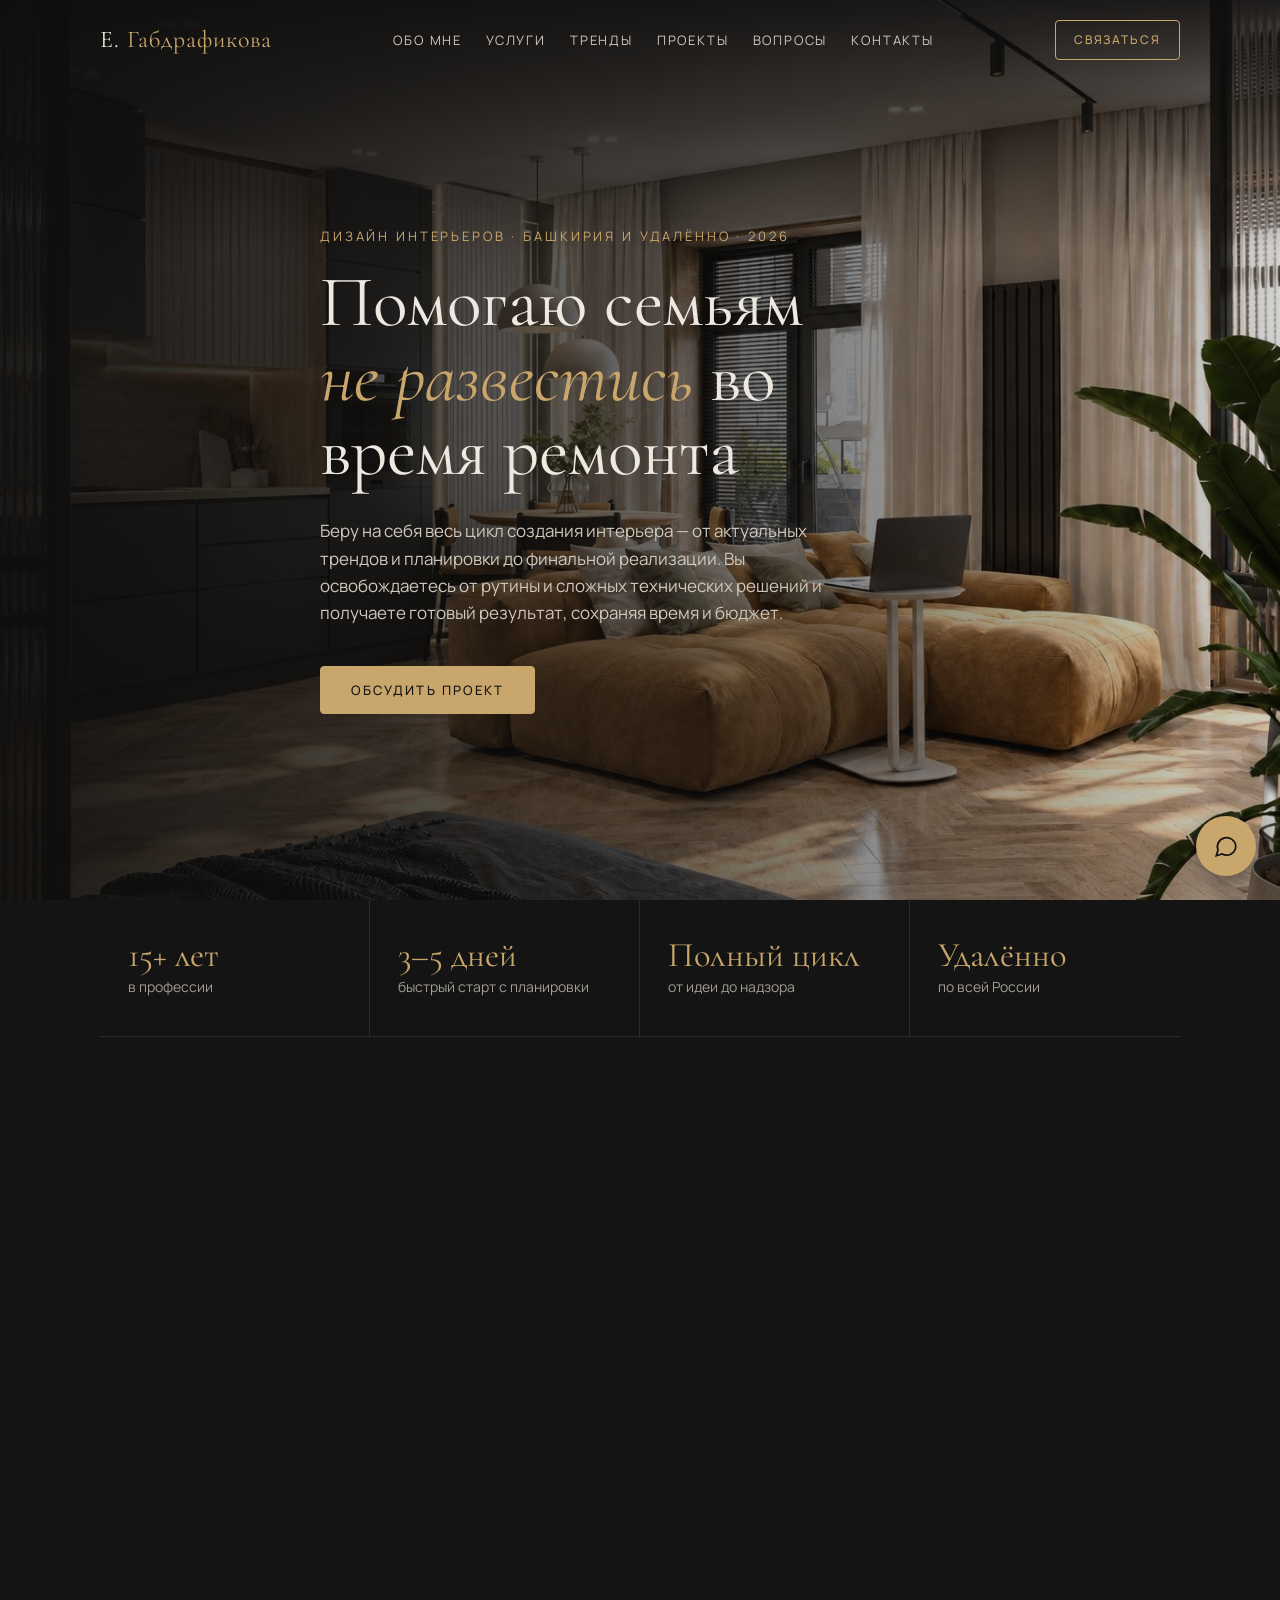
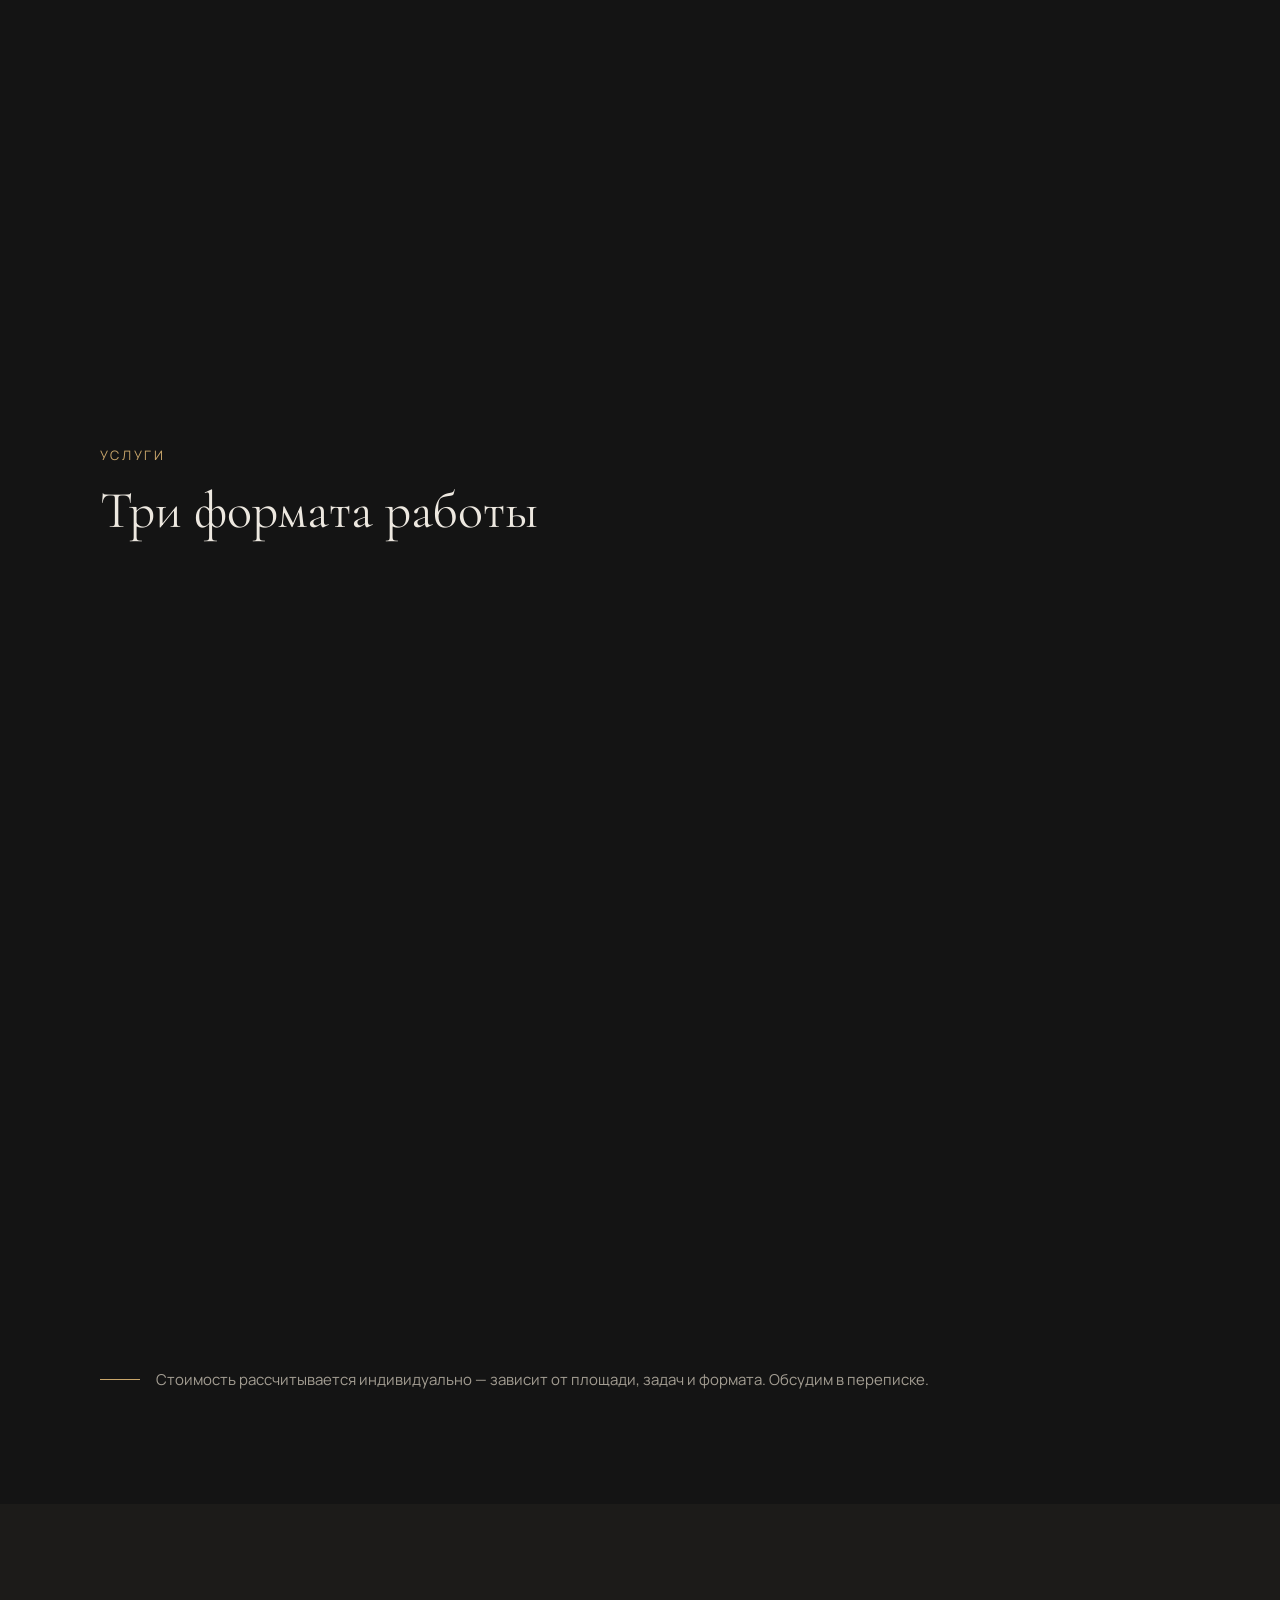
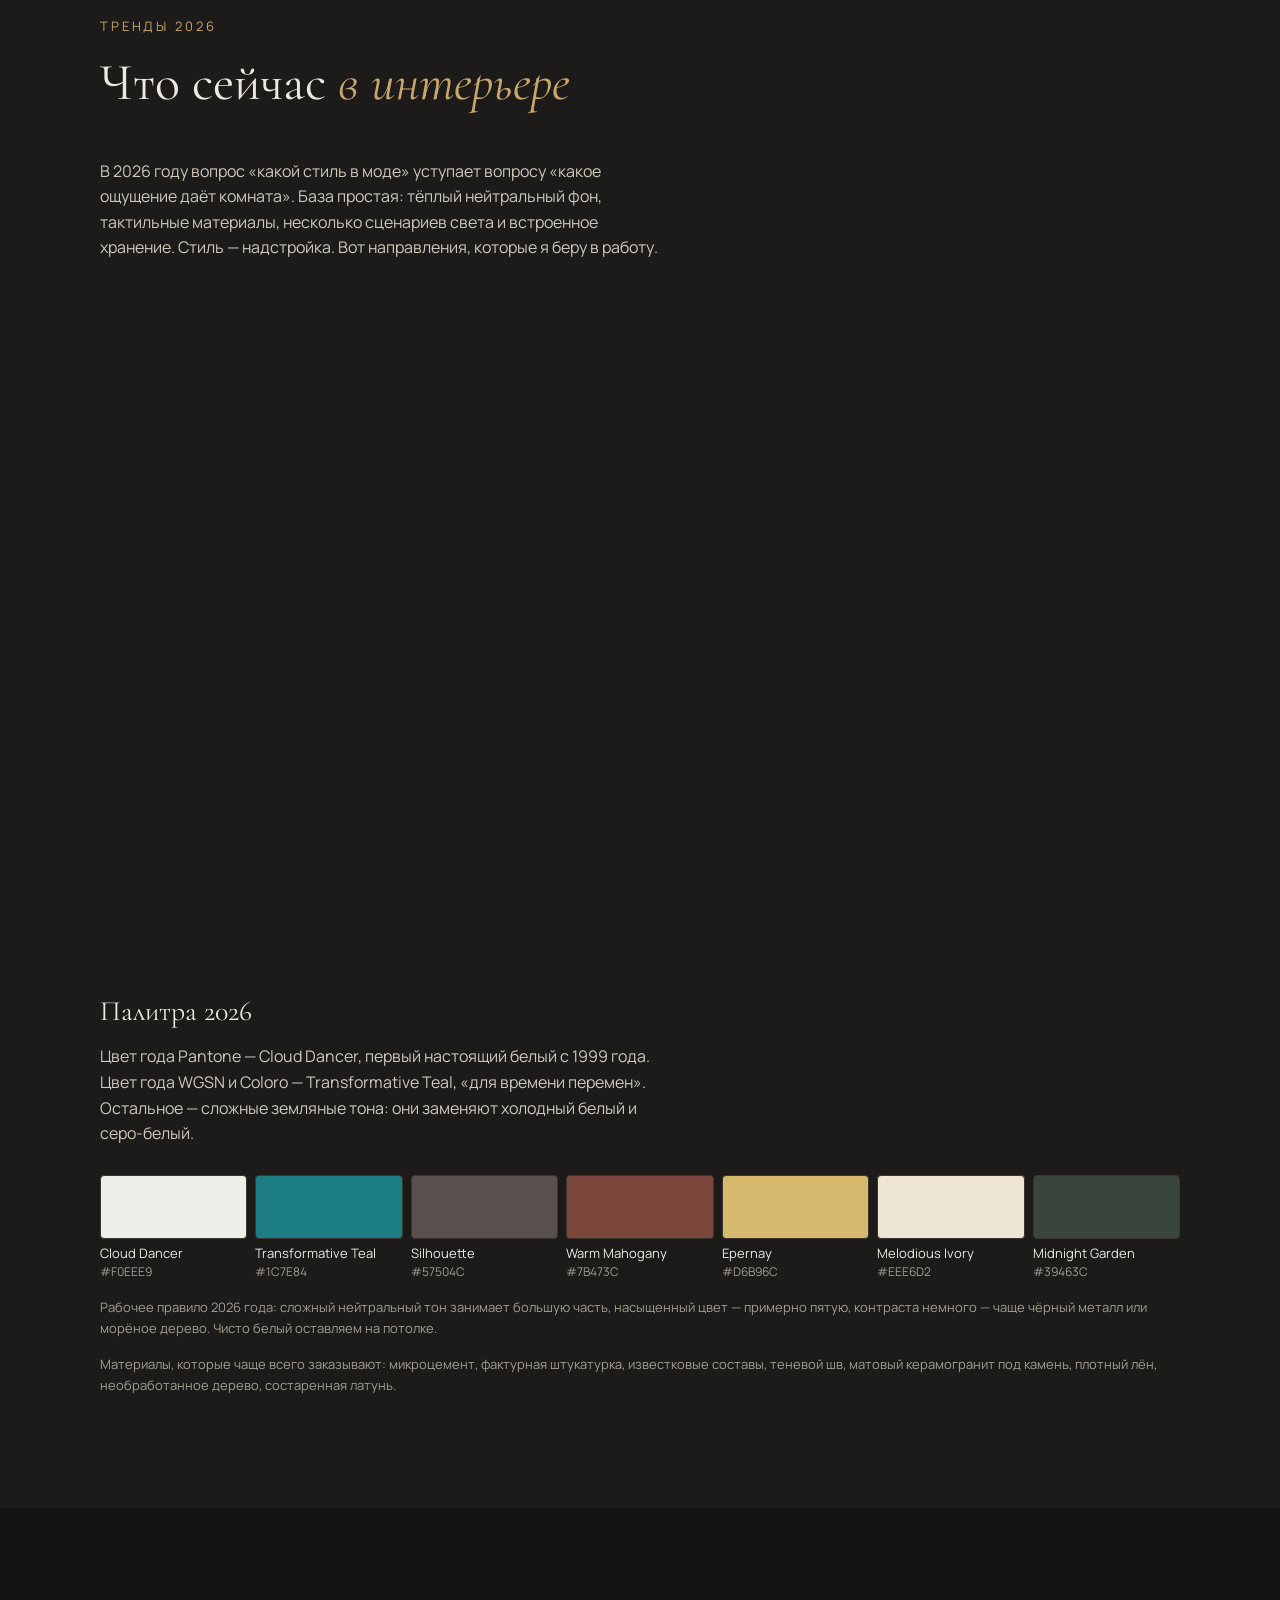
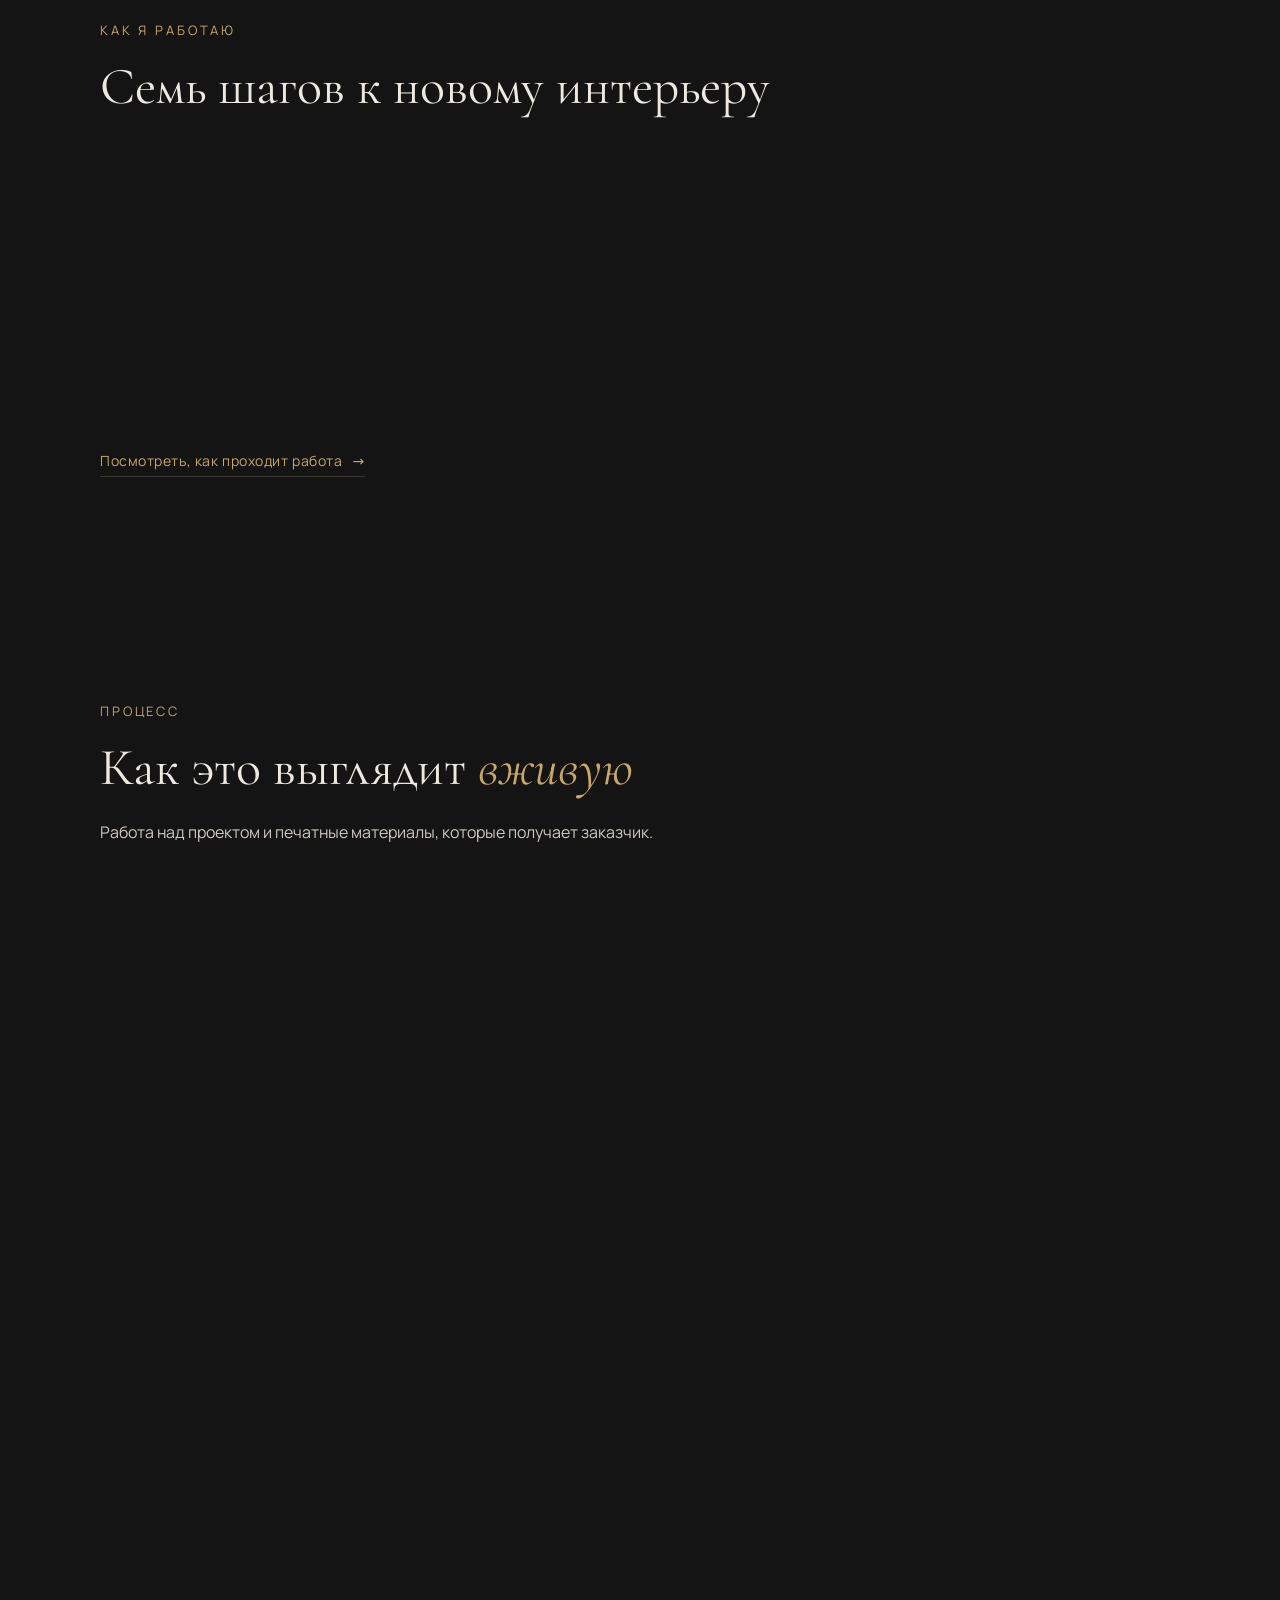
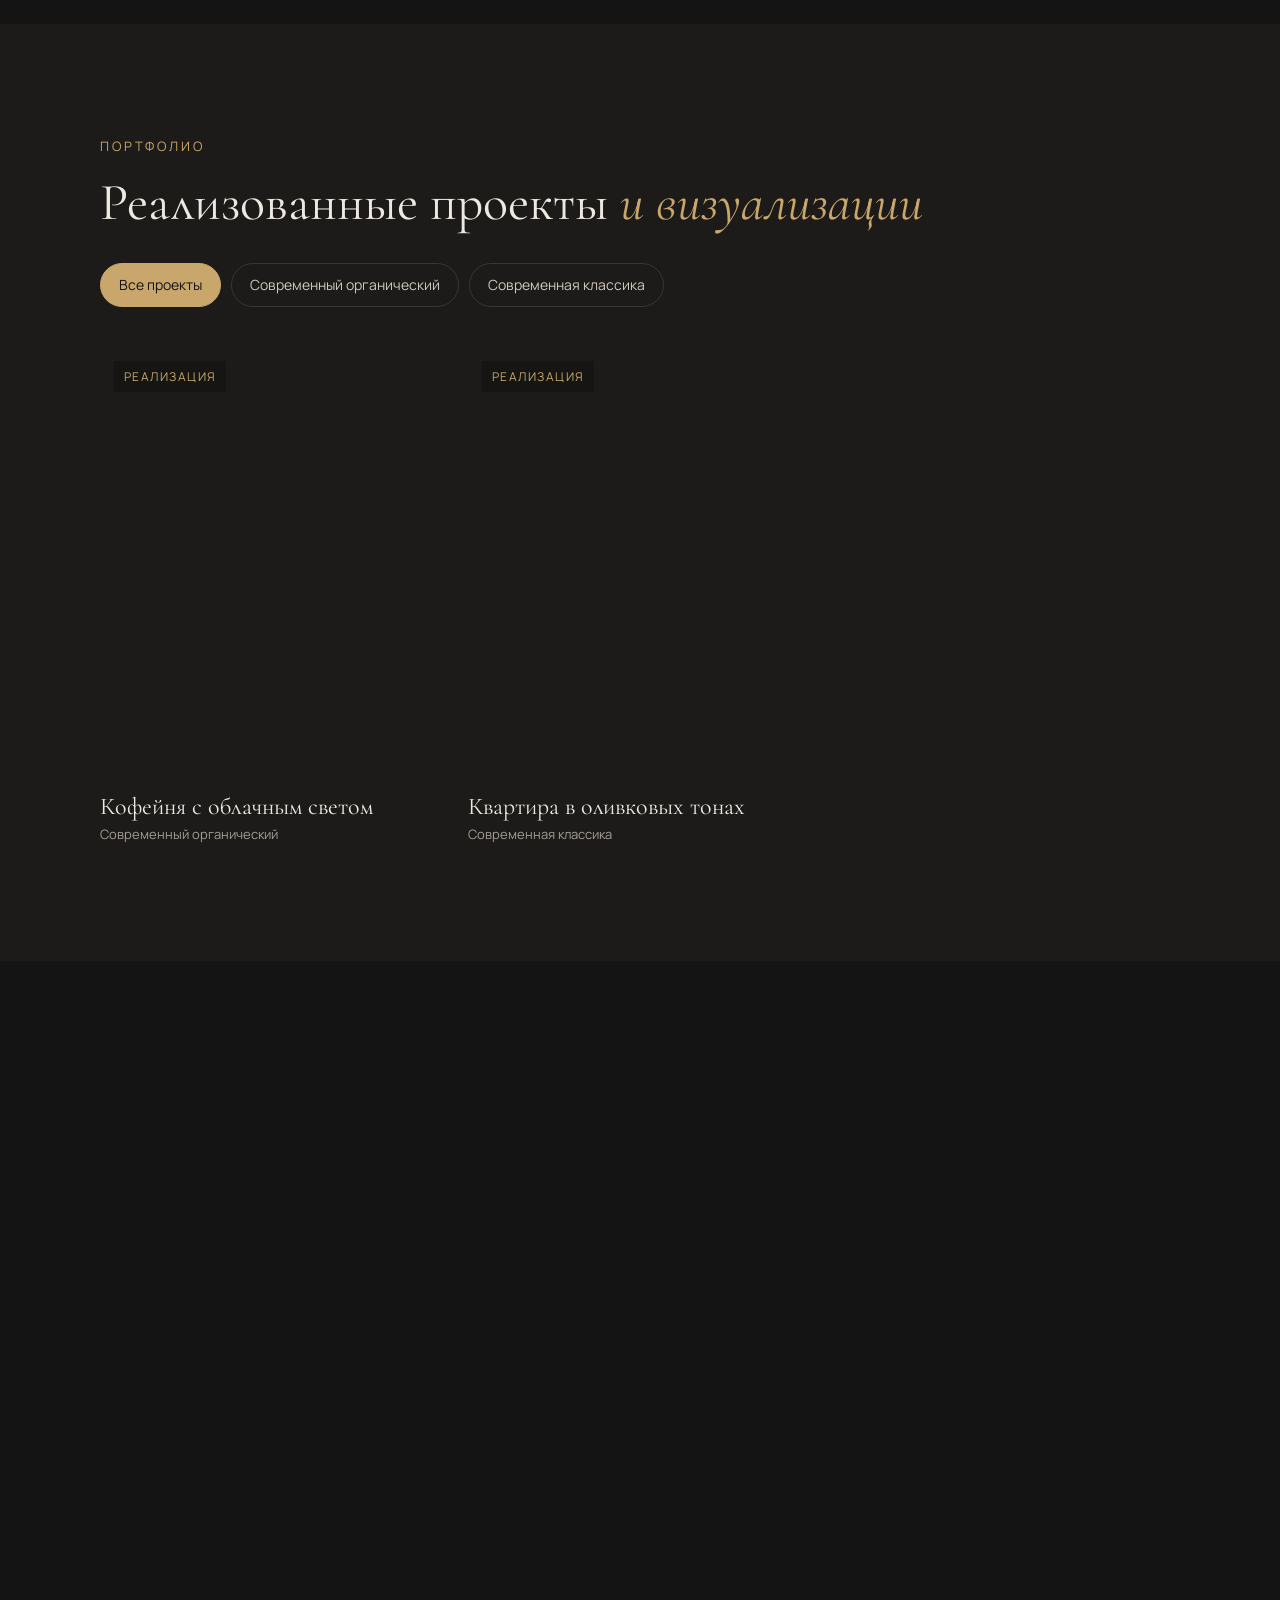
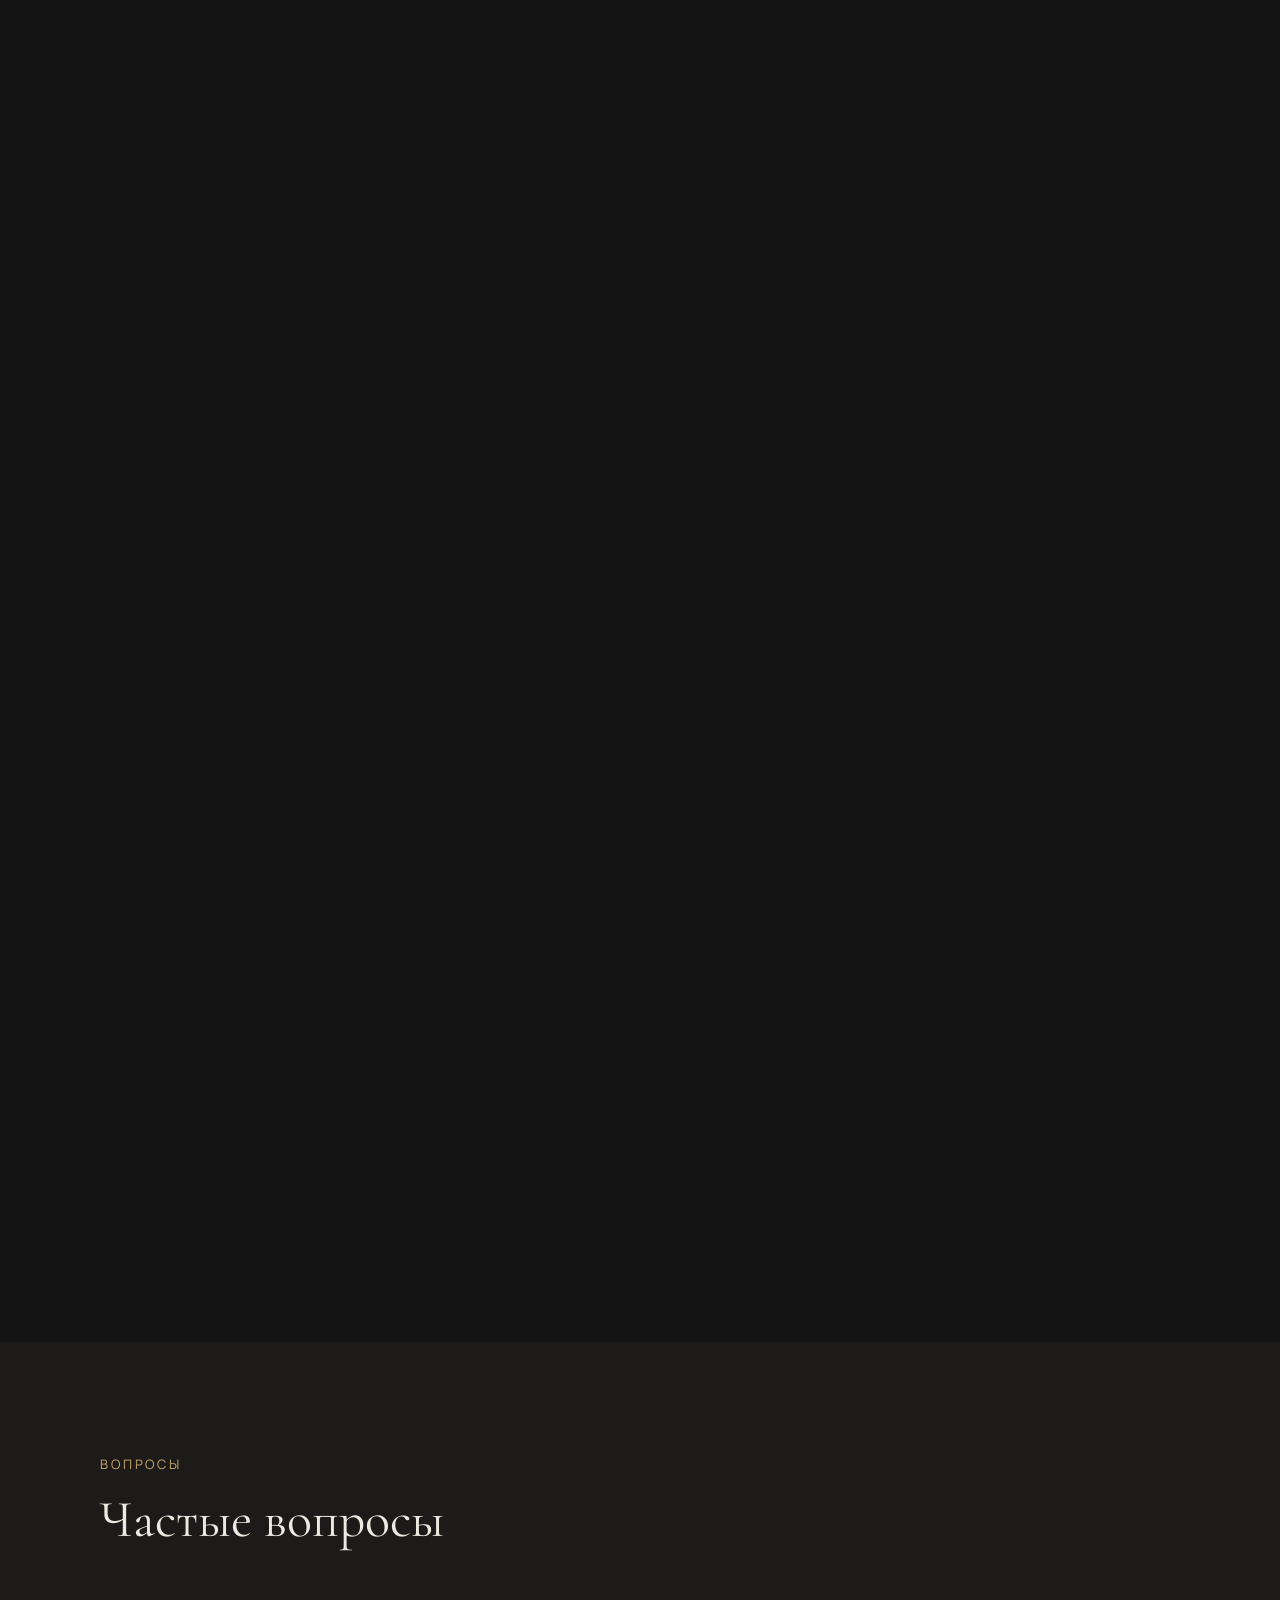
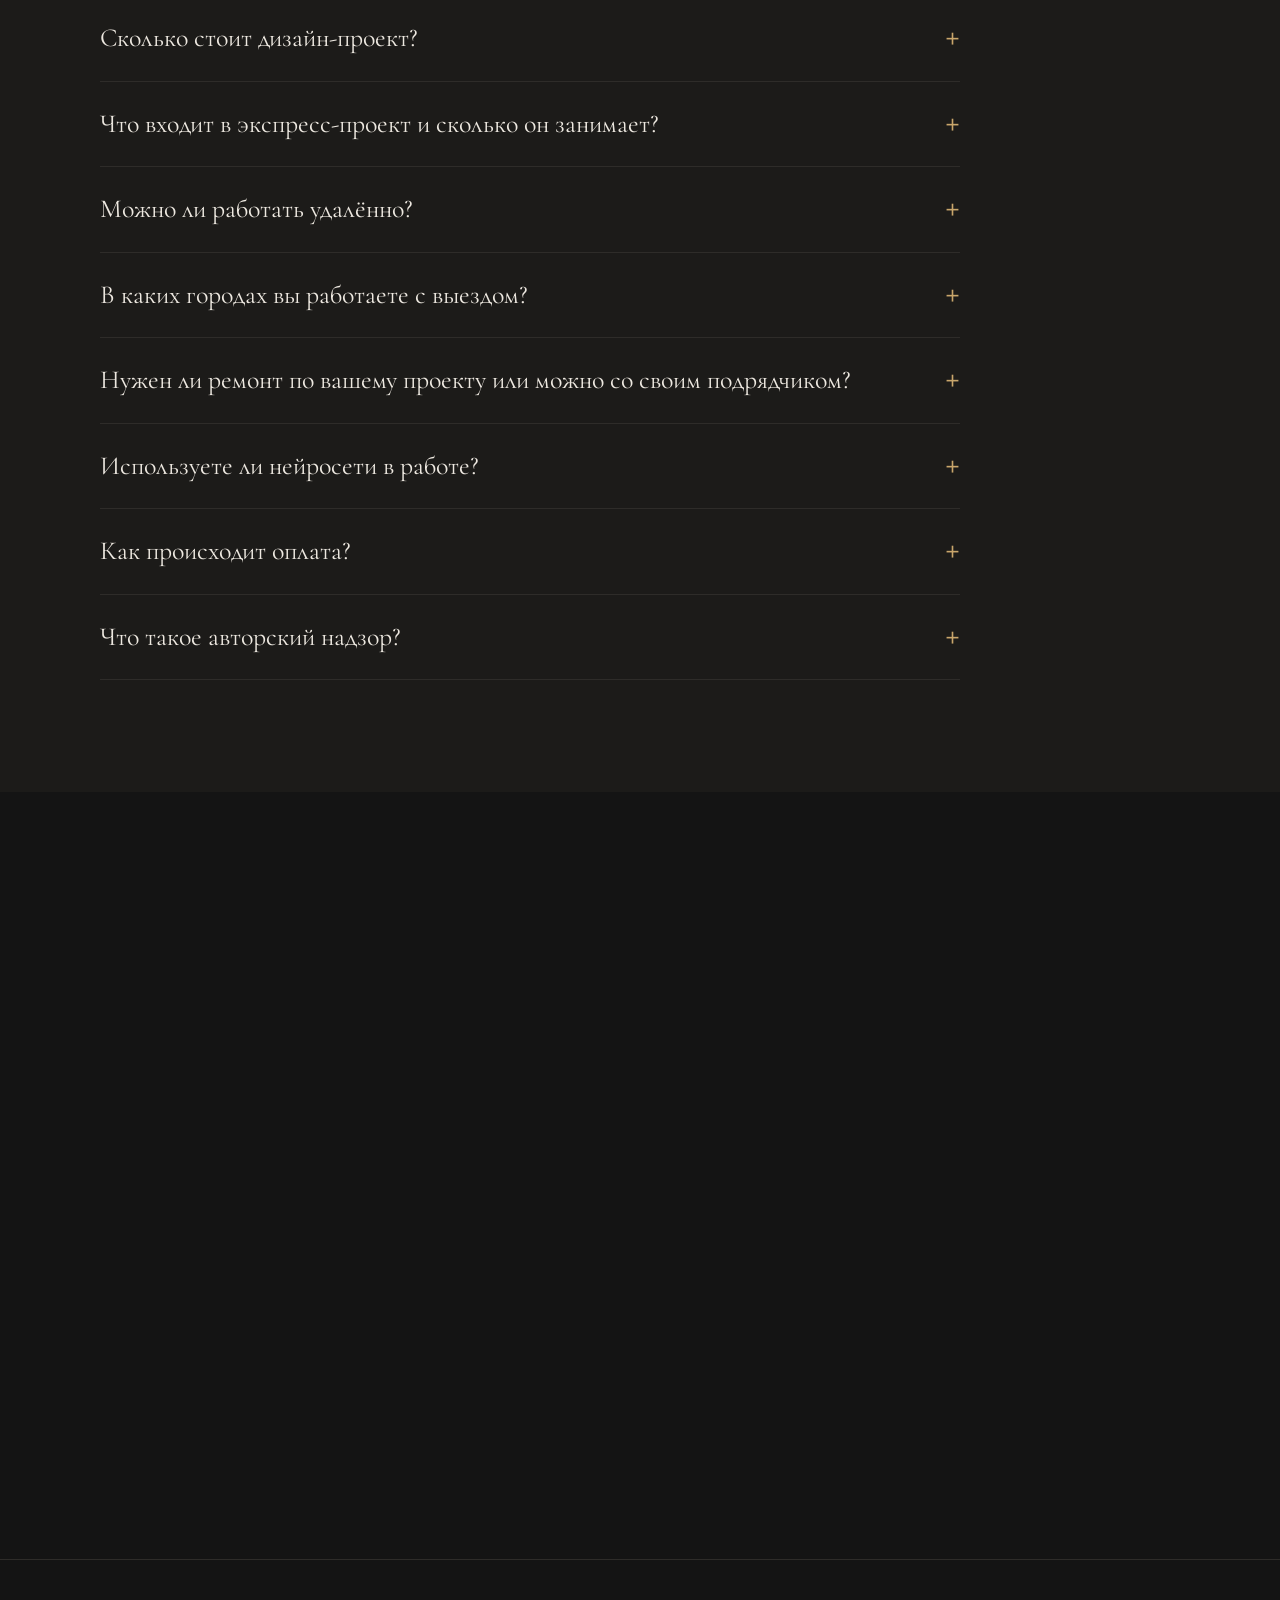
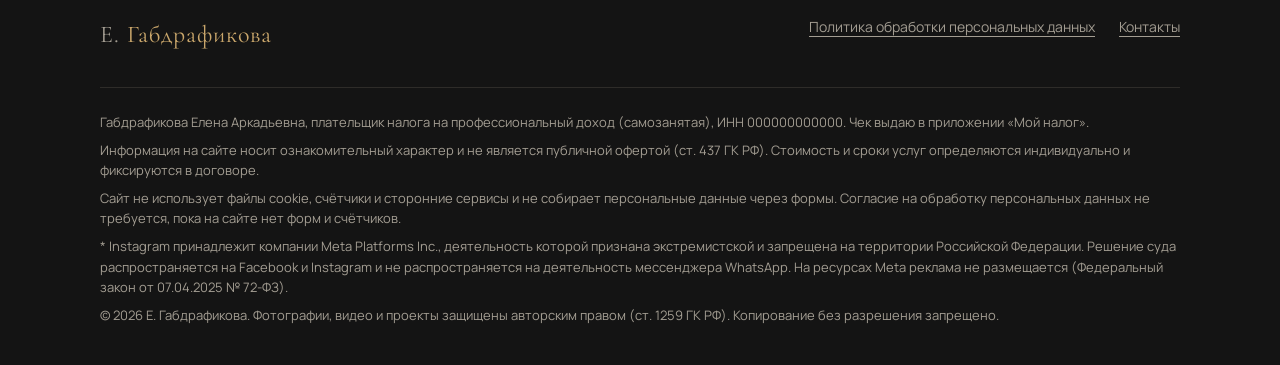
==== commit 55c4614f: "обновил сайт" ====
--- a/index.html
+++ b/index.html
@@ -69,9 +69,7 @@
       ],
       "knowsLanguage": ["ru"],
       "sameAs": [
-        "https://vk.ru/ВАШ_НИК",
-        "https://max.ru/u/ВАШ_ТОКЕН",
-        "https://telegram.org/",
+        "https://vk.ru/lena_dizain",
         "https://www.instagram.com/_elena.designer/"
       ]
     },
@@ -86,8 +84,8 @@
         "https://example.ru/assets/img/projects/cafe-01.jpg",
         "https://example.ru/assets/img/projects/green-flat-02.jpg"
       ],
-      "telephone": "+79000000000",
-      "email": "hello@example.ru",
+      "telephone": "+79279450878",
+      "email": "Lna.ru@rambler.ru",
       "priceRange": "$$",
       "currenciesAccepted": "RUB",
       "paymentAccepted": "Самозанятость (НПД), безналичный перевод, наличные",
@@ -119,9 +117,7 @@
       "employee": { "@id": "https://example.ru/#elena" },
       "availableLanguage": { "@type": "Language", "name": "Russian", "alternateName": "ru" },
       "sameAs": [
-        "https://vk.ru/ВАШ_НИК",
-        "https://max.ru/u/ВАШ_ТОКЕН",
-        "https://telegram.org/",
+        "https://vk.ru/lena_dizain",
         "https://www.instagram.com/_elena.designer/"
       ],
       "hasOfferCatalog": {
@@ -409,10 +405,36 @@
         <li class="step"><span class="step__dot">6</span><h3>Чертежи и комплектация</h3><p>Рабочая документация, ведомости материалов и мебели</p></li>
         <li class="step"><span class="step__dot">7</span><h3>Надзор и приёмка</h3><p>Контроль на объекте до финального результата</p></li>
       </ol>
-    </div>
-  </section>
-
-  <!-- 5. Портфолио (карточки строятся из assets/js/data.js) -->
+      <a class="steps__link" href="#process">Посмотреть, как проходит работа <span aria-hidden="true">→</span></a>
+    </div>
+  </section>
+
+  <!-- 5. Как проходит работа -->
+  <section class="section" id="process">
+    <div class="container">
+      <span class="kicker">Процесс</span>
+      <h2 class="h2">Как это выглядит <em>вживую</em></h2>
+      <p class="lead">Работа над проектом и печатные материалы, которые получает заказчик.</p>
+      <div class="process-grid">
+        <figure class="process-card reveal">
+          <video controls preload="metadata" playsinline poster="assets/img/process-design.jpg" width="720" height="1280" aria-label="Разработка дизайн-проекта: планировка и рабочая документация">
+            <source src="assets/video/process-design.mp4" type="video/mp4">
+            Ваш браузер не поддерживает видео.
+          </video>
+          <figcaption>Разработка проекта: планировка, чертежи и рабочая документация</figcaption>
+        </figure>
+        <figure class="process-card reveal">
+          <video controls preload="metadata" playsinline poster="assets/img/process-print.jpg" width="720" height="1280" aria-label="Печатные материалы: что заказчик получает на руки">
+            <source src="assets/video/process-print.mp4" type="video/mp4">
+            Ваш браузер не поддерживает видео.
+          </video>
+          <figcaption>Печатные материалы: что заказчик получает на руки</figcaption>
+        </figure>
+      </div>
+    </div>
+  </section>
+
+  <!-- 6. Портфолио (карточки строятся из assets/js/data.js) -->
   <section class="section section--alt" id="portfolio">
     <div class="container">
       <span class="kicker">Портфолио</span>
@@ -449,7 +471,7 @@
     </div>
   </dialog>
 
-  <!-- 6. До / после -->
+  <!-- 7. До / после -->
   <section class="section" id="compare">
     <div class="container compare-wrap">
       <div class="reveal">
@@ -469,29 +491,30 @@
     </div>
   </section>
 
-  <!-- 7. Отзывы -->
+  <!-- 8. Отзывы -->
   <section class="section" id="reviews">
     <div class="container">
       <span class="kicker">Отзывы</span>
       <h2 class="h2">Что говорят клиенты</h2>
-      <!-- ВНИМАНИЕ: ниже ПРИМЕРЫ. Перед публикацией замените на реальные отзывы клиентов
-           (с их согласия) и удалите метки «пример». Вымышленные отзывы — недостоверная реклама (ст. 5 38-ФЗ). -->
+      <!-- Отзывы клиентов; опубликованы с согласия авторов. -->
       <div class="slider">
         <div class="slider__track" id="reviews-track" tabindex="0" role="region" aria-label="Отзывы клиентов">
-          <article class="review"><span class="demo">пример</span><span class="review__q" aria-hidden="true">“</span><p>Делали квартиру в Уфе, пока сами жили в Туймазах. Елена взяла на себя всё — от обмеров до общения со строителями. Ни одной ссоры за полгода ремонта!</p><b>Имя клиента</b><small>Квартира 78 м², Уфа</small></article>
-          <article class="review"><span class="demo">пример</span><span class="review__q" aria-hidden="true">“</span><p>Больше всего понравились варианты планировки: из неудобной «трёшки» получилась квартира, где у каждого есть своё место.</p><b>Имя клиента</b><small>Квартира 64 м², Туймазы</small></article>
-          <article class="review"><span class="demo">пример</span><span class="review__q" aria-hidden="true">“</span><p>3D-визуализация совпала с итогом один в один. Уложились в смету, хотя я была уверена, что это невозможно.</p><b>Имя клиента</b><small>Дом 140 м², Октябрьский</small></article>
-          <article class="review"><span class="demo">пример</span><span class="review__q" aria-hidden="true">“</span><p>Сначала показали концепт за четыре дня — стало понятно, куда двигаться. Потом чертежи и надзор: работали со своей бригадой, всё по проекту.</p><b>Имя клиента</b><small>Квартира 52 м², удалённо</small></article>
+          <article class="review"><span class="review__q" aria-hidden="true">“</span><p>По рекомендации родственников, которые обращались к дизайнеру Елене Габдрафиковой, также пригласили её сделать дизайн-проект для нашего дома. Дом покупали, не строили сами, поэтому были претензии к планировке, да и время подошло сделать ремонт. Дом около 120 кв. м, Елена настолько логично, удобно и рационально предложила переделать пространство, учла все наши пожелания, что спустя несколько лет продолжаем любоваться интерьером. Поэтому, когда сын купил квартиру, не раздумывая снова обратились к ней. Елена ещё раз подтвердила свой высокий профессионализм и безупречный вкус. Она сотрудничает с производителями мебели, которые могут воплотить любую идею. Причём учла соотношение цены и качества, предложила оптимальные варианты при подборе материалов. Квартира в 60 кв. м получается очень стильной, уютной и удобной, в которой будет комфортно молодой семье. Работы проведены в городе Туймазы.</p><b>Гузель Д</b><small>Квартира 60 м² и дом 120 м², Туймазы</small></article>
+          <article class="review"><span class="review__q" aria-hidden="true">“</span><p>Я и не представляла, что одним днём, с выездом по магазинам, можно подобрать всё необходимое — плитку в санузлы, полы, обои. Получилось очень удобно и продуктивно. Сразу всё закупили и оформили доставку. Строители быстро принялись к чистовой отделке. Благодарю Елену за профессионализм!</p><b>Вероника Х</b><small>Квартира 55,6 м², Московская область, г. Апрелевка</small></article>
+          <article class="review"><span class="review__q" aria-hidden="true">“</span><p>Дорогая Елена! Спасибо большое за прекрасную работу! Вживую всё выглядит очень красиво и гармонично. Мебель подобрана со вкусом, каждая деталь на своём месте. Видно, что у вас прекрасное чувство стиля и настоящий талант создавать красоту. Очень приятно, когда результат превосходит ожидания!</p><b>Гульнара Ш</b><small>Туймазы</small></article>
+          <article class="review"><span class="review__q" aria-hidden="true">“</span><p>Благодарю за разработку проекта и подбор мебели. Работа выполнена профессионально, с большим вниманием к деталям и общей концепции интерьера. Все решения продуманы, мебель подобрана гармонично и со вкусом. Осталась довольна сотрудничеством и с удовольствием рекомендую Елену!!! Спасибо.</p><b>Амира Ш</b><small>Туймазы</small></article>
+          <article class="review"><span class="review__q" aria-hidden="true">“</span><p>Дорогая Елена! Спасибо за великолепную работу! Проект и подбор мебели выполнены со вкусом, всё гармонично сочетается между собой. Очень приятно работать с человеком, который чувствует стиль, умеет слышать пожелания и воплощать их в красивых решениях. Рекомендую от души!</p><b>Чулпан С</b><small>Туймазы</small></article>
+          <article class="review"><span class="review__q" aria-hidden="true">“</span><p>Хочу выразить большую благодарность Елене дизайнеру за проделанную работу! Очень понравился подход к проекту, внимание к деталям и подбор мебели. Всё подобрано со вкусом, гармонично и с учётом пожеланий. Было очень приятно сотрудничать! Спасибо за профессионализм, творческий подход и помощь в создании красивого и уютного пространства.</p><b>Гульнара Ш</b><small>Туймазы</small></article>
         </div>
         <div class="slider__ctrl">
-          <button type="button" data-slide="-1" aria-label="Предыдущий отзыв">←</button>
-          <button type="button" data-slide="1" aria-label="Следующий отзыв">→</button>
+          <button type="button" data-slide="-1" aria-label="Предыдущий отзыв"><svg viewBox="0 0 24 24" fill="none" stroke="currentColor" stroke-width="2.2" stroke-linecap="round" stroke-linejoin="round" aria-hidden="true"><path d="M19 12H5"/><path d="m11 18-6-6 6-6"/></svg></button>
+          <button type="button" data-slide="1" aria-label="Следующий отзыв"><svg viewBox="0 0 24 24" fill="none" stroke="currentColor" stroke-width="2.2" stroke-linecap="round" stroke-linejoin="round" aria-hidden="true"><path d="M5 12h14"/><path d="m13 6 6 6-6 6"/></svg></button>
         </div>
       </div>
     </div>
   </section>
 
-  <!-- 8. Вопросы -->
+  <!-- 9. Вопросы -->
   <section class="section section--alt" id="faq">
     <div class="container">
       <span class="kicker">Вопросы</span>
@@ -509,7 +532,7 @@
     </div>
   </section>
 
-  <!-- 9. Контакты -->
+  <!-- 10. Контакты -->
   <section class="section" id="contacts">
     <div class="container contacts">
       <div class="reveal">
@@ -517,21 +540,13 @@
         <h2 class="h2">Обсудим <em>ваш интерьер</em></h2>
         <p class="lead">Напишите в удобный мессенджер или позвоните. Расскажите о квартире или доме — я отвечу и подскажу, какой формат подойдёт.</p>
         <p class="note">Туймазы · Уфа · Октябрьский · Белебей · Бавлы · Дюртюли · Стерлитамак · Нефтекамск · Набережные Челны · удалённо по России</p>
-        <p class="note">Основные каналы связи — MAX и Telegram. Instagram* в России ограничен: часть работ дублирую в MAX, Telegram и ВКонтакте.</p>
+        <p class="note">Основные каналы связи — Макс, WhatsApp и ВКонтакте. Instagram* в России ограничен: часть работ дублирую в Макс и ВКонтакте.</p>
       </div>
       <ul class="contact-list reveal">
-        <!-- ЗАМЕНИТЬ: номер телефона в трёх местах ниже и в плавающей кнопке -->
-        <li><div class="row"><a href="tel:+79000000000"><span><span class="lbl">Телефон</span><span class="val">+7 (900) 000-00-00</span></span></a><button class="copy" type="button" data-copy="+79000000000">Скопировать</button></div></li>
-        <!-- ЗАМЕНИТЬ: ссылка на профиль в MAX. В MAX нет постоянных ссылок с никнеймом —
-             профиль → «Пригласить по ссылке» → скопировать ссылку вида https://max.ru/u/ТОКЕН -->
-        <li><a href="https://max.ru/u/ВАШ_ТОКЕН" target="_blank" rel="noopener noreferrer"><span><span class="lbl">Мессенджер MAX</span><span class="val">Написать в MAX</span></span><span class="arr" aria-hidden="true">↗</span></a></li>
-        <li><a href="https://wa.me/79000000000" target="_blank" rel="noopener noreferrer"><span><span class="lbl">WhatsApp</span><span class="val">Написать в WhatsApp</span></span><span class="arr" aria-hidden="true">↗</span></a></li>
-        <!-- ЗАМЕНИТЬ: ссылка на профиль в Telegram. В общем виде t.me/ открывает главную
-             страницу мессенджера; чтобы вела в профиль, укажите ник: https://t.me/ВАШ_НИК -->
-        <li><a href="https://telegram.org/" target="_blank" rel="noopener noreferrer"><span><span class="lbl">Telegram</span><span class="val">Написать в Telegram</span></span><span class="arr" aria-hidden="true">↗</span></a></li>
-        <!-- ЗАМЕНИТЬ: адрес страницы во ВКонтакте. С июля 2026 года VK работает на домене vk.ru -->
-        <li><a href="https://vk.ru/ВАШ_НИК" target="_blank" rel="noopener noreferrer"><span><span class="lbl">ВКонтакте</span><span class="val">Страница ВКонтакте</span></span><span class="arr" aria-hidden="true">↗</span></a></li>
-        <!-- ЗАМЕНИТЬ: ссылка на профиль в Instagram (сервис ограничен в России, см. сноску в подвале) -->
+        <li><div class="row"><a href="tel:+79279450878"><span><span class="lbl">Телефон</span><span class="val">+7 927 945 08 78</span></span></a><button class="copy" type="button" data-copy="+79279450878">Скопировать</button></div></li>
+        <li><a id="max-copy" href="https://max.ru/" target="_blank" rel="noopener noreferrer" data-copy-phone="+79279450878"><span><span class="lbl">Мессенджер Макс</span><span class="val" aria-live="polite">Искать в MAX по номеру</span></span><span class="arr" aria-hidden="true">↗</span></a></li>
+        <li><a href="https://wa.me/79279450878" target="_blank" rel="noopener noreferrer"><span><span class="lbl">WhatsApp</span><span class="val">Написать в WhatsApp</span></span><span class="arr" aria-hidden="true">↗</span></a></li>
+        <li><a href="https://vk.ru/lena_dizain" target="_blank" rel="noopener noreferrer"><span><span class="lbl">ВКонтакте</span><span class="val">Страница ВКонтакте</span></span><span class="arr" aria-hidden="true">↗</span></a></li>
         <li><a href="https://www.instagram.com/_elena.designer/" target="_blank" rel="noopener noreferrer"><span><span class="lbl">Instagram*</span><span class="val">@_elena.designer</span></span><span class="arr" aria-hidden="true">↗</span></a></li>
       </ul>
     </div>
@@ -553,18 +568,17 @@
       <p>Информация на сайте носит ознакомительный характер и не является публичной офертой (ст. 437 ГК РФ). Стоимость и сроки услуг определяются индивидуально и фиксируются в договоре.</p>
       <p>Сайт не использует файлы cookie, счётчики и сторонние сервисы и не собирает персональные данные через формы. Согласие на обработку персональных данных не требуется, пока на сайте нет форм и счётчиков.</p>
       <p>* Instagram принадлежит компании Meta Platforms Inc., деятельность которой признана экстремистской и запрещена на территории Российской Федерации. Решение суда распространяется на Facebook и Instagram и не распространяется на деятельность мессенджера WhatsApp. На ресурсах Meta реклама не размещается (Федеральный закон от 07.04.2025 № 72-ФЗ).</p>
-      <p>© <span id="year">2026</span> Е. Габдрафикова. Фотографии и проекты защищены авторским правом (ст. 1259 ГК РФ). Копирование без разрешения запрещено.</p>
+      <p>© <span id="year">2026</span> Е. Габдрафикова. Фотографии, видео и проекты защищены авторским правом (ст. 1259 ГК РФ). Копирование без разрешения запрещено.</p>
     </div>
   </div>
 </footer>
 
 <div class="fab">
   <div class="fab__menu" id="fab-menu" aria-hidden="true">
-    <a href="https://max.ru/u/ВАШ_ТОКЕН" target="_blank" rel="noopener noreferrer">MAX</a>
-    <a href="https://wa.me/79000000000" target="_blank" rel="noopener noreferrer">WhatsApp</a>
-    <a href="https://telegram.org/" target="_blank" rel="noopener noreferrer">Telegram</a>
-    <a href="https://vk.ru/ВАШ_НИК" target="_blank" rel="noopener noreferrer">ВКонтакте</a>
-    <a href="tel:+79000000000">Позвонить</a>
+    <a href="https://max.ru/" target="_blank" rel="noopener noreferrer">Макс — по номеру</a>
+    <a href="https://wa.me/79279450878" target="_blank" rel="noopener noreferrer">WhatsApp</a>
+    <a href="https://vk.ru/lena_dizain" target="_blank" rel="noopener noreferrer">ВКонтакте</a>
+    <a href="tel:+79279450878">Позвонить</a>
   </div>
   <button class="fab__btn" type="button" aria-controls="fab-menu" aria-expanded="false" aria-label="Связаться">
     <svg viewBox="0 0 24 24" fill="none" stroke="currentColor" stroke-width="1.6" aria-hidden="true"><path d="M21 12a8.5 8.5 0 0 1-12.6 7.4L3 21l1.6-5.2A8.5 8.5 0 1 1 21 12Z"/></svg>
--- a/assets/css/style.css
+++ b/assets/css/style.css
@@ -120,6 +120,19 @@
 .section--alt .step__dot{background:var(--surface)}
 .step h3{font-family:var(--serif);font-weight:400;font-size:22px;line-height:1.15;margin:20px 0 8px}
 .step p{font-size:14px;color:var(--muted)}
+.steps__link{display:inline-flex;align-items:center;gap:10px;margin-top:40px;padding-bottom:4px;border-bottom:1px solid var(--line-2);font-size:14px;letter-spacing:.04em;color:var(--gold);transition:border-color .2s,color .2s}
+.steps__link:hover{border-color:var(--gold);color:var(--gold-2)}
+
+/* Процесс: видео */
+#process .h2{margin-bottom:24px}
+#process .lead{margin-bottom:24px}
+.process-grid{display:grid;grid-template-columns:repeat(2,minmax(0,1fr));gap:40px;max-width:700px;margin:0 auto}
+.process-card{margin:0;width:100%;max-width:330px;justify-self:center}
+.process-card video{width:100%;height:auto;aspect-ratio:9/16;object-fit:cover;display:block;background:var(--surface);border:1px solid var(--line);border-radius:var(--radius)}
+.process-card video:fullscreen{width:100vw;height:100vh;max-width:none;max-height:none;aspect-ratio:auto;object-fit:contain;background:#000;border:0;border-radius:0}
+.process-card video:-webkit-full-screen{width:100vw;height:100vh;max-width:none;max-height:none;aspect-ratio:auto;object-fit:contain;background:#000;border:0;border-radius:0}
+.process-card figcaption{margin-top:14px;font-size:14px;line-height:1.5;color:var(--muted)}
+@media (max-width:760px){.process-grid{grid-template-columns:1fr;max-width:360px;gap:32px}.process-card{max-width:360px}}
 
 /* Портфолио */
 .filters{display:flex;flex-wrap:wrap;gap:10px;margin:-16px 0 40px}
@@ -185,17 +198,25 @@
 
 /* Отзывы */
 .slider{position:relative}
-.slider__track{display:grid;grid-auto-flow:column;grid-auto-columns:calc((100% - 48px)/3);gap:24px;overflow-x:auto;scroll-snap-type:x mandatory;scrollbar-width:none;padding-bottom:4px}
+.slider__track{display:grid;grid-auto-flow:column;grid-auto-columns:calc((100% - 48px)/3);align-items:start;gap:24px;overflow-x:auto;scroll-snap-type:x mandatory;scrollbar-width:none;padding-bottom:4px}
 .slider__track::-webkit-scrollbar{display:none}
-.review{scroll-snap-align:start;border:1px solid var(--line);padding:36px 32px;display:flex;flex-direction:column;background:var(--bg)}
+.review{scroll-snap-align:start;border:1px solid var(--line);padding:36px 32px;display:flex;flex-direction:column;background:var(--bg);min-height:var(--review-h,0)}
 .review__q{font-family:var(--serif);font-size:56px;line-height:.6;color:var(--gold);height:28px}
 .review p{color:var(--soft);font-size:15px;flex:1;margin:12px 0 24px}
 .review b{font-weight:500;display:block}
 .review small{color:var(--muted);font-size:13px}
-.demo{display:inline-block;font-size:11px;letter-spacing:.12em;text-transform:uppercase;color:var(--bg);background:var(--muted);padding:2px 8px;margin-bottom:14px;align-self:flex-start}
+/* Длинный отзыв обрезается, только когда JS добавил кнопку «Показать ещё» */
+#reviews{--review-clamp:288px}
+.js .review.has-more p{max-height:var(--review-clamp);overflow:hidden}
+.js .review.is-open p{max-height:none;overflow:visible}
+@media (max-width:600px){#reviews{--review-clamp:312px}}
+.review__more{align-self:flex-start;margin:-10px 0 18px;padding:0 0 2px;border:0;border-bottom:1px solid var(--line-2);background:none;color:var(--gold);font:inherit;font-size:13px;letter-spacing:.04em;transition:border-color .2s}
+.review__more:hover{border-color:var(--gold)}
 .slider__ctrl{display:flex;gap:10px;justify-content:flex-end;margin-top:24px}
-.slider__ctrl button{width:48px;height:48px;border:1px solid var(--line-2);background:none;border-radius:50%;font-size:18px}
+.slider__ctrl button{width:48px;height:48px;border:1px solid var(--line-2);background:none;border-radius:50%;font-size:18px;display:grid;place-items:center;transition:transform .12s ease,border-color .2s,color .2s,background-color .2s}
+.slider__ctrl button svg{width:20px;height:20px;display:block}
 .slider__ctrl button:hover{border-color:var(--gold);color:var(--gold)}
+.slider__ctrl button:active{transform:scale(.9);border-color:var(--gold);color:var(--gold);background:rgba(201,166,107,.14)}
 
 /* FAQ */
 .faq{max-width:860px}
@@ -255,11 +276,12 @@
 .fab.is-open .fab__menu a:nth-child(1){transition-delay:.25s}
 
 /* Кнопка «Наверх» — по центру экрана, в том же стиле, что плавающая кнопка */
-.to-top{position:fixed;right:24px;top:50%;z-index:89;width:56px;height:56px;margin-top:-28px;border-radius:50%;background:var(--gold);color:var(--bg);border:0;display:grid;place-items:center;box-shadow:0 6px 24px rgba(0,0,0,.4);opacity:0;visibility:hidden;pointer-events:none;transform:translateY(10px);transition:opacity .25s,transform .25s}
+.to-top{position:fixed;right:24px;top:50%;z-index:89;width:56px;height:56px;margin-top:-28px;border-radius:50%;background:var(--gold);color:var(--bg);border:0;display:grid;place-items:center;box-shadow:0 6px 24px rgba(0,0,0,.4);opacity:0;visibility:hidden;pointer-events:none;transform:translateY(10px);transition:opacity .25s,transform .25s,scale .12s,background-color .2s}
 .to-top svg{width:24px;height:24px}
 .to-top.is-visible{opacity:1;visibility:visible;pointer-events:auto;transform:translateY(0)}
 .to-top.is-hidden{opacity:0;visibility:hidden;pointer-events:none}
 .to-top:hover{background:var(--gold-2)}
+.to-top:active{scale:.9;background:var(--gold-2)}
 .to-top:focus-visible{outline:2px solid var(--gold);outline-offset:3px}
 
 /* Документ (политика) */
@@ -413,6 +435,12 @@
 @media (min-width:961px){
   #reviews{content-visibility:auto;contain-intrinsic-size:auto 820px}
 }
+/* Стрелки уходят в правый рельс по центру карточек; от 1280px, чтобы не
+   пересекаться с плавающей кнопкой «Наверх» у правого края экрана */
+@media (min-width:1280px){
+  #reviews .slider{padding-right:72px}
+  #reviews .slider__ctrl{position:absolute;right:0;top:50%;transform:translateY(-50%);flex-direction:column-reverse;justify-content:center;margin-top:0}
+}
 
 /* Печатная версия: без интерактивных блоков */
 @media print{
